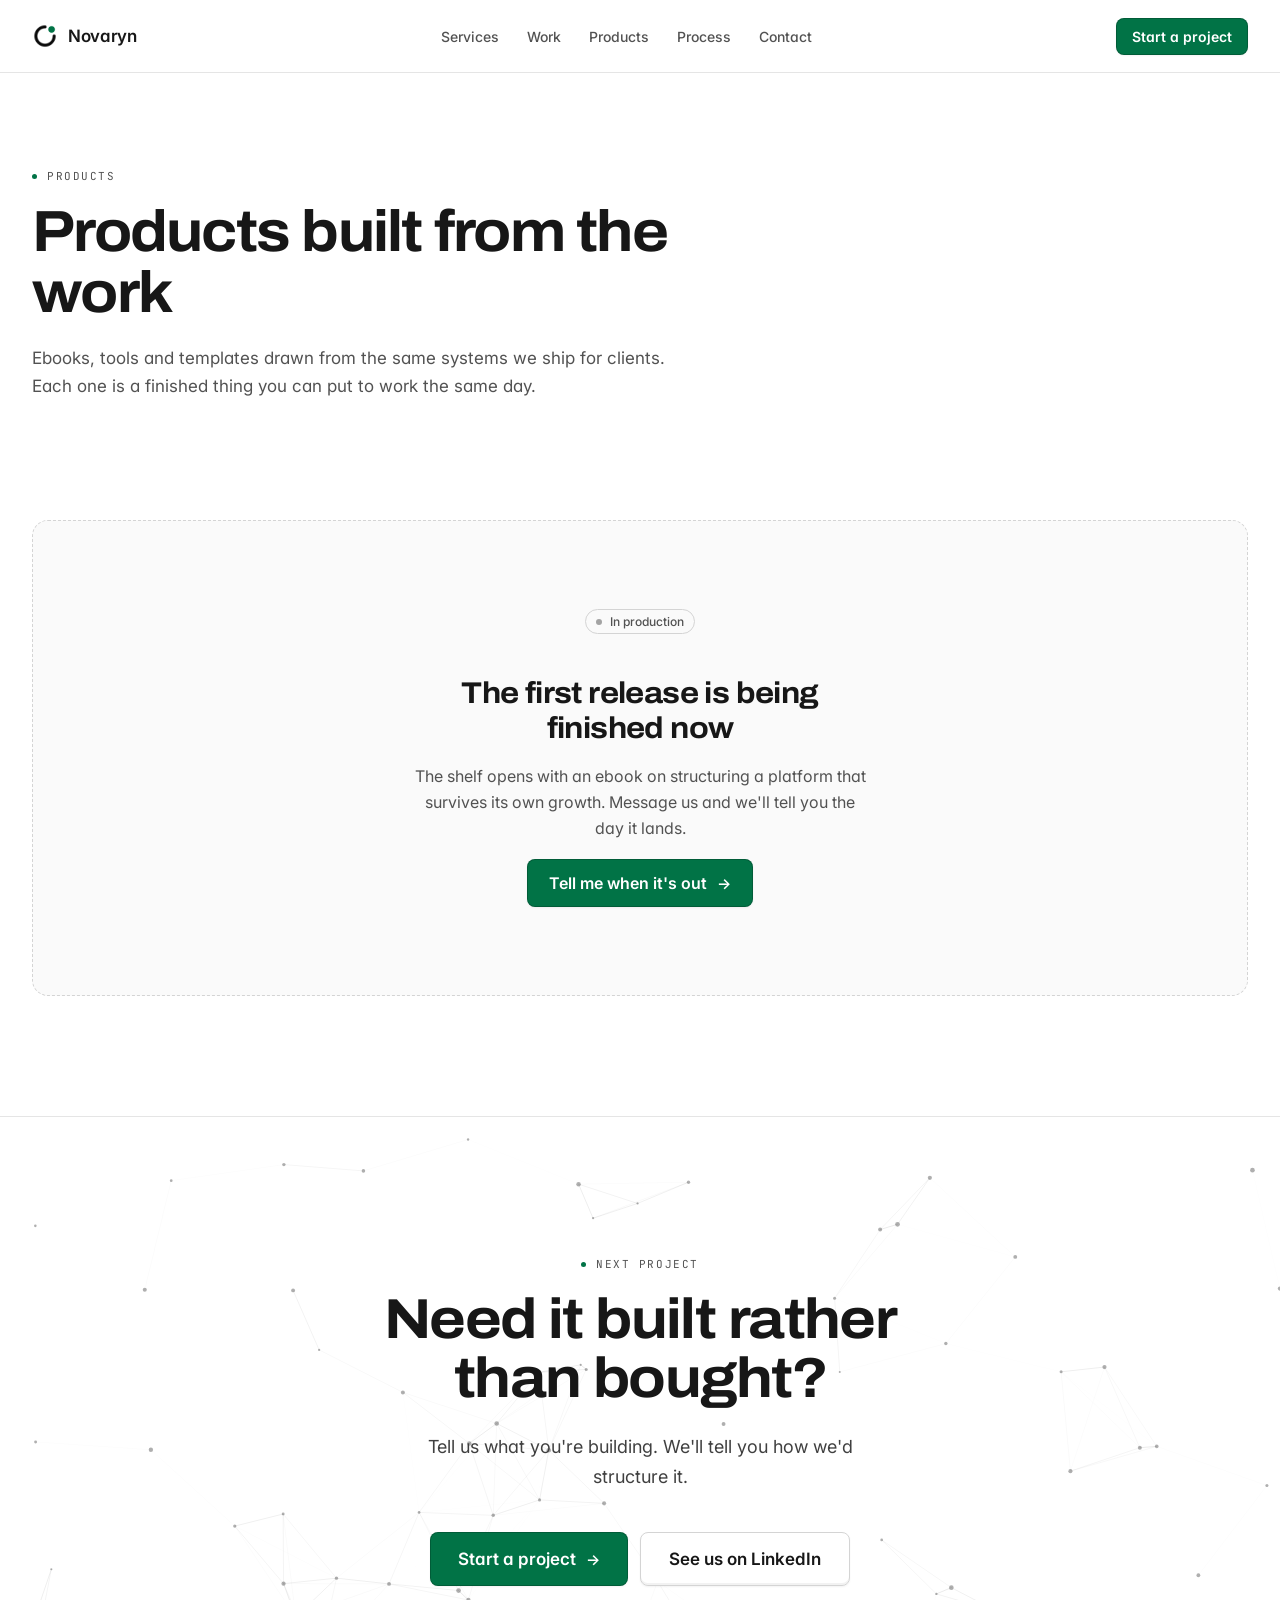
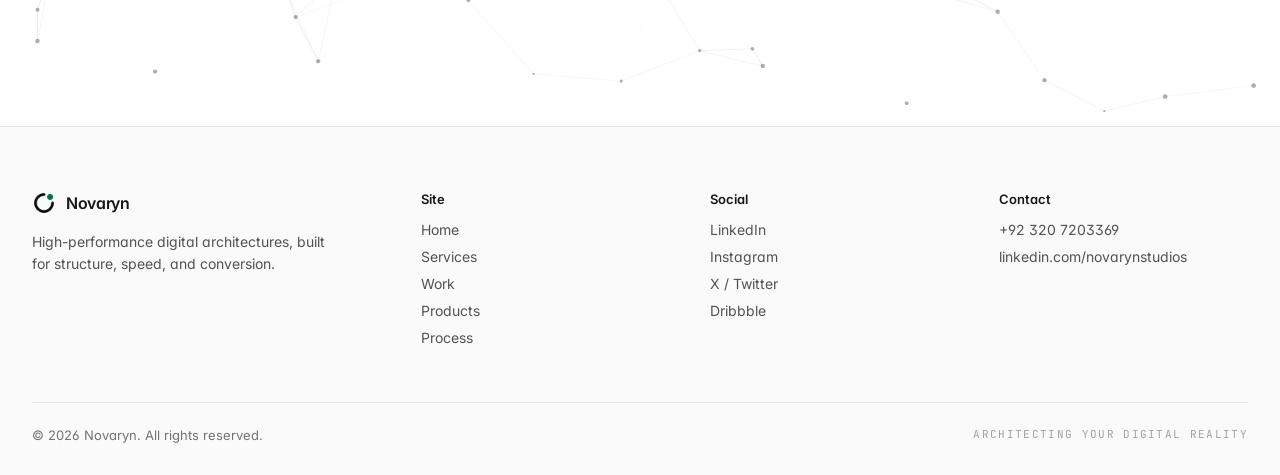
==== products.html @ a0754914 "feat(products): add products section and storefront page Section sits between Work and Process and o" ====
<!DOCTYPE html>
<html lang="en">
<head>
  <meta charset="UTF-8">
  <meta name="viewport" content="width=device-width, initial-scale=1.0">
  <title>Products — Novaryn</title>
  <meta name="description" content="Ebooks, tools and templates from Novaryn — drawn from the same systems we ship for clients.">
  <meta name="theme-color" content="#ffffff">
  <link rel="icon" type="image/png" sizes="512x512" href="assets/novaryn-favicon-512.png">
  <link rel="preconnect" href="https://fonts.googleapis.com">
  <link rel="preconnect" href="https://fonts.gstatic.com" crossorigin>
  <link rel="stylesheet" href="https://fonts.googleapis.com/css2?family=Inter:wght@300;400;500;600;700;800&family=JetBrains+Mono:wght@400;500;700&family=Archivo:wdth,wght@75..125,400..800&display=swap">
  <link rel="stylesheet" href="css/styles.css?v=2">
</head>
<body>

  <!-- ===== Header ===== -->
  <header class="site-header">
    <div class="header-inner">
      <a class="logo" href="index.html">
        <img src="assets/logo-mark.png" alt="Novaryn" width="26" height="26">
        <span class="logo-word">Novaryn</span>
      </a>

      <nav class="main-nav" aria-label="Primary">
        <a href="index.html#services" class="nav-link">Services</a>
        <a href="index.html#work" class="nav-link">Work</a>
        <a href="products.html" class="nav-link" aria-current="page">Products</a>
        <a href="index.html#process" class="nav-link">Process</a>
        <a href="index.html#contact" class="nav-link">Contact</a>
      </nav>

      <div class="header-right">
        <button class="nav-toggle" type="button" aria-label="Open menu" aria-expanded="false" aria-controls="mobile-nav">
          <span></span><span></span><span></span>
        </button>
        <a href="https://wa.me/923207203369" target="_blank" rel="noopener" class="btn btn-primary" data-magnet="4">Start a project</a>
      </div>
    </div>

    <nav class="mobile-nav" id="mobile-nav" aria-label="Mobile" hidden>
      <a href="index.html#services">Services</a>
      <a href="index.html#work">Work</a>
      <a href="products.html" aria-current="page">Products</a>
      <a href="index.html#process">Process</a>
      <a href="index.html#contact">Contact</a>
    </nav>
  </header>

  <main>
    <!-- ===== Page head ===== -->
    <div class="page-head">
      <div class="eyebrow" data-reveal>
        <span class="eyebrow-dot" aria-hidden="true"></span>
        <span class="eyebrow-text">Products</span>
      </div>
      <h1 class="page-title" data-reveal data-delay="60">Products built from the work</h1>
      <p class="page-lede" data-reveal data-delay="120">Ebooks, tools and templates drawn from the same systems we ship for clients. Each one is a finished thing you can put to work the same day.</p>
    </div>

    <!-- ===== Catalogue =====
         To publish a product, delete the .product-empty block below and drop a
         copy of this card into .product-grid for each one. External checkout
         links need target="_blank" rel="noopener"; internal ones don't.

         <a class="product-card" href="#" data-reveal>
           <div class="tag-live">
             <span class="tag-live-dot" aria-hidden="true"></span>
             <span>Ebook</span>
           </div>
           <h3>Product name</h3>
           <p>One or two lines on what the reader walks away able to do.</p>
           <div class="product-foot">
             <span class="product-price">$29</span>
             <span class="work-go" aria-hidden="true">&#8599;</span>
           </div>
         </a>
    -->
    <section class="section">
      <div class="product-grid">
        <!-- Product cards go here. -->
      </div>

      <div class="product-empty" data-reveal>
        <div class="tag-soon">
          <span class="tag-soon-dot" aria-hidden="true"></span>
          <span>In production</span>
        </div>
        <h2>The first release is being finished now</h2>
        <p>The shelf opens with an ebook on structuring a platform that survives its own growth. Message us and we'll tell you the day it lands.</p>
        <a href="https://wa.me/923207203369" target="_blank" rel="noopener" class="btn btn-primary btn-lg" data-magnet="5">Tell me when it's out<span class="btn-glyph" aria-hidden="true">&rarr;</span></a>
      </div>
    </section>

    <!-- ===== CTA ===== -->
    <section class="cta" id="contact">
      <canvas class="cta-canvas" aria-hidden="true"></canvas>
      <div class="cta-inner">
        <div class="eyebrow eyebrow-center" data-reveal>
          <span class="eyebrow-dot" aria-hidden="true"></span>
          <span class="eyebrow-text">Next project</span>
        </div>
        <h2 class="cta-title" data-reveal data-delay="80">Need it built rather than bought?</h2>
        <p class="cta-lede" data-reveal data-delay="160">Tell us what you're building. We'll tell you how we'd structure it.</p>
        <div class="cta-actions" data-reveal data-delay="240">
          <a href="https://wa.me/923207203369" target="_blank" rel="noopener" class="btn btn-primary btn-xl" data-magnet="7">Start a project<span class="btn-glyph" aria-hidden="true">&rarr;</span></a>
          <a href="https://www.linkedin.com/company/novarynstudios" target="_blank" rel="noopener" class="btn btn-secondary btn-xl" data-magnet="7">See us on LinkedIn</a>
        </div>
      </div>
    </section>
  </main>

  <!-- ===== Footer ===== -->
  <footer class="site-footer">
    <div class="footer-inner">
      <div class="footer-grid">
        <div class="footer-brand">
          <a class="logo" href="index.html">
            <img src="assets/logo-mark.png" alt="Novaryn" width="24" height="24">
            <span class="logo-word logo-word-sm">Novaryn</span>
          </a>
          <p>High-performance digital architectures, built for structure, speed, and conversion.</p>
        </div>
        <div>
          <div class="footer-col-title">Site</div>
          <nav class="footer-links" aria-label="Site">
            <a href="index.html">Home</a>
            <a href="index.html#services">Services</a>
            <a href="index.html#work">Work</a>
            <a href="products.html">Products</a>
            <a href="index.html#process">Process</a>
          </nav>
        </div>
        <div>
          <div class="footer-col-title">Social</div>
          <nav class="footer-links" aria-label="Social">
            <a href="https://www.linkedin.com/company/novarynstudios" target="_blank" rel="noopener">LinkedIn</a>
            <a href="#">Instagram</a>
            <a href="#">X / Twitter</a>
            <a href="#">Dribbble</a>
          </nav>
        </div>
        <div>
          <div class="footer-col-title">Contact</div>
          <div class="footer-links">
            <a href="https://wa.me/923207203369" target="_blank" rel="noopener">+92 320 7203369</a>
            <a href="https://www.linkedin.com/company/novarynstudios" target="_blank" rel="noopener">linkedin.com/novarynstudios</a>
          </div>
        </div>
      </div>
      <div class="footer-base">
        <span class="footer-copy">&copy; 2026 Novaryn. All rights reserved.</span>
        <span class="footer-tag">Architecting your digital reality</span>
      </div>
    </div>
  </footer>

  <script src="js/main.js?v=2"></script>
</body>
</html>
---- css/styles.css ----
/* =============================================================================
   Novaryn — built on the Untitled UI design system (Tailwind-derived palette,
   deep-green brand accent). The token block mirrors the design system's
   colors_and_type.css; everything below it is the site's own composition.
   ============================================================================= */

:root {
  color-scheme: light;

  /* ---- Neutral (gray) — primary text + surfaces ---- */
  --neutral-25:  #fafafa;
  --neutral-50:  #fafafa;
  --neutral-100: #f5f5f5;
  --neutral-200: #e5e5e5;
  --neutral-300: #d4d4d4;
  --neutral-400: #a3a3a3;
  --neutral-500: #737373;
  --neutral-600: #525252;
  --neutral-700: #404040;
  --neutral-800: #262626;
  --neutral-900: #171717;
  --neutral-950: #0a0a0a;

  /* ---- Brand — Untitled UI deep green ---- */
  --brand-25:  #f6fef9;
  --brand-50:  #ecfdf3;
  --brand-100: #dcfae6;
  --brand-200: #abefc6;
  --brand-300: #75e0a7;
  --brand-400: #47cd89;
  --brand-500: #17b26a;
  --brand-600: #079455;
  --brand-700: #067647;
  --brand-800: #017346; /* primary brand action */
  --brand-900: #00633c;
  --brand-950: #053321;

  /* ---- Semantic: text ---- */
  --text-primary:         var(--neutral-900);
  --text-secondary:       var(--neutral-700);
  --text-tertiary:        var(--neutral-600);
  --text-quaternary:      var(--neutral-500);
  --text-disabled:        var(--neutral-400);
  --text-brand-primary:   var(--brand-900);
  --text-white:           #ffffff;

  /* ---- Semantic: background ---- */
  --bg-primary:           #ffffff;
  --bg-primary-hover:     var(--neutral-50);
  --bg-secondary:         var(--neutral-50);
  --bg-brand-primary:     var(--brand-50);
  --bg-brand-solid:       var(--brand-800);
  --bg-brand-solid-hover: var(--brand-900);

  /* ---- Semantic: border ---- */
  --border-primary:       var(--neutral-300);
  --border-secondary:     var(--neutral-200);
  --border-tertiary:      var(--neutral-100);

  /* ---- Radius ---- */
  --radius-md:   8px;
  --radius-lg:   10px;
  --radius-xl:   12px;
  --radius-2xl:  16px;
  --radius-full: 9999px;

  /* ---- Elevation ---- */
  --shadow-xs:  0 1px 2px 0 rgba(10, 13, 18, .05);
  --shadow-lg:  0 12px 16px -4px rgba(10, 13, 18, .08),
                0 4px 6px -2px rgba(10, 13, 18, .03);
  --shadow-2xl: 0 24px 48px -12px rgba(10, 13, 18, .18);
  --shadow-skeuo-primary:   0 1px 2px 0 rgba(0, 0, 0, .05), inset 0 0 0 1px rgba(0, 0, 0, .2);
  --shadow-skeuo-secondary: 0 1px 2px 0 rgba(0, 0, 0, .05), inset 0 -2px 0 0 rgba(0, 0, 0, .05);
  --focus-ring: 0 0 0 4px rgba(1, 115, 70, .24);

  /* ---- Type ---- */
  --font-body:    "Inter", ui-sans-serif, system-ui, -apple-system, sans-serif;
  --font-display: "Archivo", "Inter", ui-sans-serif, system-ui, sans-serif;
  --font-mono:    "JetBrains Mono", ui-monospace, Menlo, monospace;

  /* ---- Layout ---- */
  --container: 1280px;
  --gutter: 32px;

  --ease: cubic-bezier(.4, 0, .2, 1);
}

/* =============================================================================
   Base
   ============================================================================= */

* { box-sizing: border-box; }

html { scroll-behavior: smooth; }

body {
  margin: 0;
  position: relative;
  min-height: 100vh;
  font-family: var(--font-body);
  font-feature-settings: "ss01", "cv11";
  color: var(--text-primary);
  background: var(--bg-primary);
  overflow-x: clip;
  -webkit-font-smoothing: antialiased;
  text-rendering: optimizeLegibility;
}

a {
  color: var(--text-brand-primary);
  text-decoration: none;
  transition: color .12s var(--ease);
}

a:hover { color: var(--brand-800); }

:focus-visible {
  outline: none;
  box-shadow: var(--focus-ring);
  border-radius: var(--radius-md);
}

h1, h2, h3 { margin: 0; }
p { margin: 0; }
img, canvas { display: block; }

/* =============================================================================
   Keyframes
   ============================================================================= */

@keyframes nv-marquee {
  from { transform: translate3d(0, 0, 0); }
  to   { transform: translate3d(-50%, 0, 0); }
}

@keyframes nv-drift-a {
  0%   { transform: translate3d(0, 0, 0) scale(1); }
  50%  { transform: translate3d(6vw, -4vh, 0) scale(1.15); }
  100% { transform: translate3d(0, 0, 0) scale(1); }
}

@keyframes nv-drift-b {
  0%   { transform: translate3d(0, 0, 0) scale(1.1); }
  50%  { transform: translate3d(-7vw, 5vh, 0) scale(.9); }
  100% { transform: translate3d(0, 0, 0) scale(1.1); }
}

@keyframes nv-drift-c {
  0%   { transform: translate3d(0, 0, 0) scale(.95); }
  50%  { transform: translate3d(4vw, 6vh, 0) scale(1.2); }
  100% { transform: translate3d(0, 0, 0) scale(.95); }
}

@keyframes nv-spin { to { transform: rotate(360deg); } }

@keyframes nv-pulse {
  0%, 100% { opacity: .35; transform: scale(1); }
  50%      { opacity: 1;   transform: scale(1.35); }
}

/* =============================================================================
   Buttons
   ============================================================================= */

.btn {
  display: inline-flex;
  align-items: center;
  gap: 8px;
  font-size: 14px;
  font-weight: 600;
  padding: 10px 16px;
  border-radius: var(--radius-md);
  transition: background-color .12s var(--ease);
  white-space: nowrap;
}

.btn-primary {
  background: var(--bg-brand-solid);
  color: var(--text-white);
  box-shadow: var(--shadow-skeuo-primary);
}

.btn-primary:hover {
  background: var(--bg-brand-solid-hover);
  color: var(--text-white);
}

.btn-secondary {
  background: var(--bg-primary);
  color: var(--text-primary);
  border: 1px solid var(--border-primary);
  box-shadow: var(--shadow-skeuo-secondary);
}

.btn-secondary:hover {
  background: var(--bg-primary-hover);
  color: var(--text-primary);
}

.btn-lg { font-size: 16px; padding: 14px 22px; gap: 10px; }
.btn-xl { font-size: 17px; padding: 16px 28px; gap: 10px; }

.btn-glyph { font-size: 15px; }

/* =============================================================================
   Header
   ============================================================================= */

.site-header {
  position: sticky;
  top: 0;
  z-index: 100;
  background: rgba(255, 255, 255, .82);
  backdrop-filter: blur(14px);
  -webkit-backdrop-filter: blur(14px);
  border-bottom: 1px solid var(--border-secondary);
}

.header-inner {
  max-width: var(--container);
  margin: 0 auto;
  padding: 0 var(--gutter);
  height: 72px;
  display: flex;
  align-items: center;
  justify-content: space-between;
  gap: var(--gutter);
}

.logo {
  display: flex;
  align-items: center;
  gap: 10px;
  color: var(--text-primary);
}

.logo:hover { color: var(--text-primary); }
.logo img { width: 26px; height: 26px; }

.logo-word {
  font-size: 17px;
  font-weight: 600;
  letter-spacing: -.02em;
}

.logo-word-sm { font-size: 16px; }

.main-nav {
  display: flex;
  align-items: center;
  gap: 4px;
}

.nav-link {
  color: var(--text-tertiary);
  font-size: 14px;
  font-weight: 500;
  padding: 8px 12px;
  border-radius: var(--radius-md);
  transition: background-color .12s var(--ease), color .12s var(--ease);
}

.nav-link:hover {
  background: var(--bg-primary-hover);
  color: var(--text-primary);
}

.header-right {
  display: flex;
  align-items: center;
  gap: 12px;
}

/* Hamburger — the design drops the nav below 900px; this keeps those four
   links reachable on phones, drawn from the same tokens. */
.nav-toggle {
  display: none;
  flex-direction: column;
  justify-content: center;
  gap: 4px;
  width: 40px;
  height: 40px;
  padding: 0 9px;
  background: var(--bg-primary);
  border: 1px solid var(--border-primary);
  border-radius: var(--radius-md);
  box-shadow: var(--shadow-skeuo-secondary);
  cursor: pointer;
}

.nav-toggle span {
  display: block;
  height: 1.5px;
  border-radius: 2px;
  background: var(--text-primary);
  transition: transform .18s var(--ease), opacity .18s var(--ease);
}

.nav-toggle[aria-expanded="true"] span:nth-child(1) { transform: translateY(5.5px) rotate(45deg); }
.nav-toggle[aria-expanded="true"] span:nth-child(2) { opacity: 0; }
.nav-toggle[aria-expanded="true"] span:nth-child(3) { transform: translateY(-5.5px) rotate(-45deg); }

.mobile-nav {
  display: flex;
  flex-direction: column;
  padding: 8px var(--gutter) 20px;
  border-top: 1px solid var(--border-secondary);
  background: rgba(255, 255, 255, .96);
}

.mobile-nav[hidden] { display: none; }

.mobile-nav a {
  padding: 12px 0;
  font-size: 16px;
  font-weight: 500;
  color: var(--text-tertiary);
  border-bottom: 1px solid var(--border-tertiary);
}

.mobile-nav a:last-child { border-bottom: 0; }
.mobile-nav a:hover { color: var(--text-primary); }

/* =============================================================================
   Hero
   ============================================================================= */

.hero {
  position: relative;
  overflow: hidden;
  border-bottom: 1px solid var(--border-secondary);
}

.hero-orbs {
  position: absolute;
  inset: -10%;
  pointer-events: none;
  z-index: 0;
}

.orb {
  position: absolute;
  border-radius: var(--radius-full);
}

.orb-a {
  top: 4%;
  left: 2%;
  width: 46vw;
  height: 46vw;
  background: radial-gradient(circle, rgba(1, 115, 70, .1), rgba(1, 115, 70, 0) 68%);
  filter: blur(30px);
  animation: nv-drift-a 26s ease-in-out infinite;
}

.orb-b {
  bottom: -6%;
  right: 6%;
  width: 40vw;
  height: 40vw;
  background: radial-gradient(circle, rgba(23, 178, 106, .12), rgba(23, 178, 106, 0) 68%);
  filter: blur(34px);
  animation: nv-drift-b 33s ease-in-out infinite;
}

.orb-c {
  top: 30%;
  left: 42%;
  width: 34vw;
  height: 34vw;
  background: radial-gradient(circle, rgba(23, 23, 23, .06), rgba(23, 23, 23, 0) 70%);
  filter: blur(40px);
  animation: nv-drift-c 41s ease-in-out infinite;
}

.hero-canvas {
  position: absolute;
  inset: 0;
  width: 100%;
  height: 100%;
  z-index: 1;
}

.hero-inner {
  position: relative;
  z-index: 2;
  max-width: var(--container);
  margin: 0 auto;
  padding: 96px var(--gutter) 104px;
}

.hero-grid {
  display: grid;
  grid-template-columns: 1.15fr .85fr;
  gap: 56px;
  align-items: center;
}

.hero-badge {
  display: inline-flex;
  align-items: center;
  gap: 10px;
  padding: 6px 12px 6px 8px;
  border: 1px solid var(--border-secondary);
  background: rgba(255, 255, 255, .7);
  border-radius: var(--radius-full);
  margin-bottom: 28px;
}

.pulse-dot {
  position: relative;
  display: inline-flex;
  width: 8px;
  height: 8px;
}

.pulse-ring,
.pulse-core {
  position: absolute;
  inset: 0;
  border-radius: var(--radius-full);
}

.pulse-ring {
  background: var(--brand-500);
  animation: nv-pulse 2.4s ease-in-out infinite;
}

.pulse-core { background: var(--brand-800); }

.hero-badge-text {
  font-size: 13px;
  font-weight: 500;
  color: var(--text-tertiary);
  letter-spacing: -.01em;
}

.hero-badge-text strong {
  color: var(--text-primary);
  font-weight: 600;
}

.hero-title {
  font-family: var(--font-display);
  font-variation-settings: "wdth" 100;
  font-size: clamp(40px, 5.2vw, 78px);
  line-height: .9;
  letter-spacing: -.026em;
  font-weight: 800;
  text-transform: uppercase;
  color: var(--text-primary);
  text-wrap: balance;
}

.accent-dot { color: var(--brand-800); }

.hero-lede {
  margin-top: 28px;
  max-width: 500px;
  font-size: 19px;
  line-height: 31px;
  letter-spacing: -.011em;
  font-weight: 400;
  color: var(--text-secondary);
  text-wrap: pretty;
}

.hero-actions {
  display: flex;
  flex-wrap: wrap;
  gap: 12px;
  margin-top: 40px;
}

.hero-hint {
  margin-top: 32px;
  font-family: var(--font-mono);
  font-size: 11px;
  letter-spacing: .12em;
  text-transform: uppercase;
  color: var(--text-disabled);
}

/* ---- Orbital figure ---- */

.hero-figure {
  position: relative;
  justify-self: center;
  width: 100%;
  max-width: 460px;
  aspect-ratio: 1 / 1;
}

.ring,
.ring-spin {
  position: absolute;
  border-radius: var(--radius-full);
}

.ring-1 { inset: 2%;  border: 1px solid var(--border-tertiary); }
.ring-2 { inset: 17%; border: 1px solid var(--border-tertiary); }
.ring-3 { inset: 32%; border: 1px solid var(--border-secondary); }

.ring-spin { border: 1.5px solid transparent; }

.ring-spin-a {
  inset: 2%;
  border-top-color: rgba(1, 115, 70, .55);
  border-right-color: rgba(1, 115, 70, .14);
  animation: nv-spin 22s linear infinite;
}

.ring-spin-b {
  inset: 32%;
  border-bottom-color: rgba(1, 115, 70, .35);
  animation: nv-spin 13s linear infinite reverse;
}

.figure-canvas {
  position: absolute;
  inset: 0;
  width: 100%;
  height: 100%;
}

.crosshair-v,
.crosshair-h {
  position: absolute;
  pointer-events: none;
}

.crosshair-v {
  left: 50%;
  top: 0;
  bottom: 0;
  width: 1px;
  background: linear-gradient(to bottom, transparent, var(--neutral-100) 22%, var(--neutral-100) 78%, transparent);
}

.crosshair-h {
  top: 50%;
  left: 0;
  right: 0;
  height: 1px;
  background: linear-gradient(to right, transparent, var(--neutral-100) 22%, var(--neutral-100) 78%, transparent);
}

.figure-core-wrap {
  position: absolute;
  inset: 0;
  display: flex;
  align-items: center;
  justify-content: center;
  pointer-events: none;
}

.figure-core {
  width: 12px;
  height: 12px;
  border-radius: var(--radius-full);
  background: var(--brand-800);
  box-shadow: 0 0 0 8px rgba(1, 115, 70, .08), 0 0 0 18px rgba(1, 115, 70, .04);
}

/* =============================================================================
   Marquee
   ============================================================================= */

.marquee-band {
  overflow: hidden;
  border-bottom: 1px solid var(--border-secondary);
  background: var(--bg-secondary);
  padding: 18px 0;
}

.marquee-track {
  display: flex;
  width: max-content;
  animation: nv-marquee 44s linear infinite;
}

.marquee-group {
  display: flex;
  align-items: center;
  gap: 40px;
  padding-right: 40px;
}

.marquee-item {
  font-family: var(--font-mono);
  font-size: 12px;
  letter-spacing: .14em;
  text-transform: uppercase;
  color: var(--text-tertiary);
  white-space: nowrap;
}

.marquee-dot {
  width: 5px;
  height: 5px;
  border-radius: var(--radius-full);
  background: var(--brand-800);
  flex: none;
}

/* =============================================================================
   Section shell
   ============================================================================= */

.section {
  max-width: var(--container);
  margin: 0 auto;
  padding: 120px var(--gutter);
}

.section-head {
  max-width: 640px;
  margin-bottom: 56px;
}

.section-head-wide { margin-bottom: 64px; }

.eyebrow {
  display: flex;
  align-items: center;
  gap: 10px;
  margin-bottom: 18px;
}

.eyebrow-center { justify-content: center; }

.eyebrow-dot {
  width: 5px;
  height: 5px;
  border-radius: var(--radius-full);
  background: var(--brand-800);
}

.eyebrow-text {
  font-family: var(--font-mono);
  font-size: 11px;
  letter-spacing: .14em;
  text-transform: uppercase;
  color: var(--text-tertiary);
}

.section-title {
  font-family: var(--font-display);
  font-variation-settings: "wdth" 108;
  font-size: clamp(31px, 3.5vw, 46px);
  line-height: 1.1;
  letter-spacing: -.025em;
  font-weight: 700;
  color: var(--text-primary);
}

.grid-2 {
  display: grid;
  grid-template-columns: 1fr 1fr;
  gap: 20px;
}

/* =============================================================================
   Services
   ============================================================================= */

.service-card {
  position: relative;
  overflow: hidden;
  background: var(--bg-primary);
  border: 1px solid var(--border-secondary);
  border-radius: var(--radius-xl);
  padding: 28px;
  box-shadow: var(--shadow-xs);
  transition: box-shadow .18s var(--ease), border-color .18s var(--ease);
}

.service-card:hover {
  border-color: var(--border-primary);
  box-shadow: var(--shadow-lg);
}

.service-card-top {
  display: flex;
  align-items: flex-start;
  justify-content: space-between;
  gap: 20px;
  margin-bottom: 44px;
}

.service-icon {
  width: 44px;
  height: 44px;
  flex: none;
  border: 1px solid var(--border-secondary);
  border-radius: var(--radius-lg);
  display: flex;
  align-items: center;
  justify-content: center;
  background: var(--bg-secondary);
  color: var(--brand-800);
}

.service-num {
  font-family: var(--font-mono);
  font-size: 11px;
  letter-spacing: .12em;
  color: var(--text-disabled);
}

.service-card h3 {
  margin-bottom: 10px;
  font-size: 22px;
  line-height: 30px;
  letter-spacing: -.02em;
  font-weight: 600;
  color: var(--text-primary);
}

.service-card p {
  font-size: 15px;
  line-height: 24px;
  color: var(--text-tertiary);
}

/* =============================================================================
   Metrics band
   ============================================================================= */

.metrics {
  border-top: 1px solid var(--border-secondary);
  border-bottom: 1px solid var(--border-secondary);
  background: var(--bg-secondary);
}

.metrics-grid {
  max-width: var(--container);
  margin: 0 auto;
  padding: 0 var(--gutter);
  display: grid;
  grid-template-columns: repeat(4, 1fr);
}

.metric {
  padding: 48px 24px;
  border-left: 1px solid var(--border-secondary);
}

.metric:first-child {
  padding: 48px 24px 48px 0;
  border-left: 0;
}

.metric:last-child { padding: 48px 0 48px 24px; }

.metric-num {
  font-size: clamp(34px, 3.4vw, 46px);
  line-height: 1.05;
  letter-spacing: -.03em;
  font-weight: 600;
  color: var(--text-primary);
}

.metric-num-accent { color: var(--brand-800); }

.metric-label {
  margin-top: 8px;
  font-size: 14px;
  color: var(--text-tertiary);
}

/* =============================================================================
   Work
   ============================================================================= */

.work-feature {
  display: block;
  color: var(--text-primary);
  background: var(--bg-primary);
  border: 1px solid var(--border-secondary);
  border-radius: var(--radius-2xl);
  overflow: hidden;
  box-shadow: var(--shadow-xs);
  transition: box-shadow .2s var(--ease), border-color .2s var(--ease);
}

.work-feature:hover {
  color: var(--text-primary);
  border-color: var(--border-primary);
  box-shadow: var(--shadow-2xl);
}

.work-feature-grid {
  display: grid;
  grid-template-columns: 1fr 1fr;
  align-items: stretch;
}

.work-feature-body { padding: 44px; }

.tag-live {
  display: inline-flex;
  align-items: center;
  gap: 8px;
  padding: 4px 10px;
  border: 1px solid var(--brand-200);
  background: var(--bg-brand-primary);
  border-radius: var(--radius-full);
  margin-bottom: 24px;
  font-size: 12px;
  font-weight: 500;
  color: var(--brand-700);
}

.tag-live-dot {
  width: 6px;
  height: 6px;
  border-radius: var(--radius-full);
  background: var(--brand-500);
}

.work-feature h3 {
  margin-bottom: 12px;
  font-family: var(--font-display);
  font-variation-settings: "wdth" 108;
  font-size: clamp(27px, 2.7vw, 37px);
  line-height: 1.12;
  letter-spacing: -.025em;
  font-weight: 700;
}

.work-feature-body > p {
  margin-bottom: 28px;
  max-width: 420px;
  font-size: 17px;
  line-height: 28px;
  color: var(--text-secondary);
}

.work-stats {
  display: flex;
  gap: 40px;
  padding-top: 24px;
  border-top: 1px solid var(--border-secondary);
}

.stat-value {
  font-size: 26px;
  font-weight: 600;
  letter-spacing: -.02em;
}

.stat-value-accent { color: var(--brand-800); }

.stat-unit {
  margin-left: 2px;
  font-size: 15px;
  font-weight: 500;
  color: var(--text-tertiary);
  letter-spacing: 0;
}

.stat-label {
  margin-top: 4px;
  font-size: 13px;
  color: var(--text-tertiary);
}

.work-cta {
  margin-top: 32px;
  display: inline-flex;
  align-items: center;
  gap: 8px;
  font-size: 15px;
  font-weight: 600;
  color: var(--brand-800);
}

.work-cta .btn-glyph { font-size: 14px; }

.work-visual {
  position: relative;
  min-height: 380px;
  background: var(--bg-secondary);
  border-left: 1px solid var(--border-secondary);
  overflow: hidden;
}

.work-canvas {
  position: absolute;
  inset: 0;
  width: 100%;
  height: 100%;
}

.work-hint {
  position: absolute;
  bottom: 16px;
  right: 18px;
  font-family: var(--font-mono);
  font-size: 10px;
  letter-spacing: .12em;
  text-transform: uppercase;
  color: var(--text-disabled);
  pointer-events: none;
}

.work-mini-grid { margin-top: 20px; }

.work-mini {
  background: var(--bg-primary);
  border: 1px solid var(--border-secondary);
  border-radius: var(--radius-xl);
  padding: 32px;
  box-shadow: var(--shadow-xs);
  transition: box-shadow .18s var(--ease), border-color .18s var(--ease);
}

.work-mini:hover {
  border-color: var(--border-primary);
  box-shadow: var(--shadow-lg);
}

/* Linked variant keeps the card's own text colours rather than the global link green. */
a.work-mini,
a.work-mini:hover { color: var(--text-primary); }

/* inline-block on the heading's own line-height: the arrow glyph falls back to a
   font with taller metrics, which would otherwise grow the h3 line box by 3px and
   knock this card's divider out of line with its neighbour's. */
.work-go {
  display: inline-block;
  vertical-align: top;
  line-height: 32px;
  margin-left: 8px;
  font-size: 15px;
  font-weight: 500;
  color: var(--text-disabled);
  transition: color .12s var(--ease);
}

a.work-mini:hover .work-go { color: var(--brand-800); }

.work-mini h3 {
  margin-bottom: 8px;
  font-size: 24px;
  line-height: 32px;
  letter-spacing: -.02em;
  font-weight: 600;
  color: var(--text-primary);
}

.work-mini > p {
  margin-bottom: 28px;
  font-size: 15px;
  line-height: 24px;
  color: var(--text-tertiary);
}

.mini-metric {
  display: flex;
  align-items: baseline;
  gap: 10px;
  padding-top: 24px;
  border-top: 1px solid var(--border-secondary);
  /* Fixed row height (24px padding + a 34px big-number line) so cards sitting
     side by side keep their dividers and baselines aligned whatever fills them. */
  min-height: 58px;
}

.big-accent {
  font-size: 28px;
  font-weight: 600;
  letter-spacing: -.02em;
  color: var(--brand-800);
}

.mini-label {
  font-size: 14px;
  color: var(--text-tertiary);
}

/* =============================================================================
   Products — teaser panel on the home page, storefront grid on products.html
   ============================================================================= */

.product-teaser {
  display: block;
  color: var(--text-primary);
  background: var(--bg-primary);
  border: 1px solid var(--border-secondary);
  border-radius: var(--radius-2xl);
  overflow: hidden;
  box-shadow: var(--shadow-xs);
  transition: box-shadow .2s var(--ease), border-color .2s var(--ease);
}

.product-teaser:hover {
  color: var(--text-primary);
  border-color: var(--border-primary);
  box-shadow: var(--shadow-2xl);
}

.product-teaser-grid {
  display: grid;
  grid-template-columns: 1fr 1fr;
  align-items: stretch;
}

.product-body { padding: 44px; }

.tag-soon {
  display: inline-flex;
  align-items: center;
  gap: 8px;
  padding: 4px 10px;
  margin-bottom: 24px;
  border: 1px solid var(--border-primary);
  background: var(--bg-secondary);
  border-radius: var(--radius-full);
  font-size: 12px;
  font-weight: 500;
  color: var(--text-tertiary);
}

.tag-soon-dot {
  width: 6px;
  height: 6px;
  border-radius: var(--radius-full);
  background: var(--neutral-400);
}

.product-teaser h3 {
  margin-bottom: 12px;
  font-family: var(--font-display);
  font-variation-settings: "wdth" 108;
  font-size: clamp(27px, 2.7vw, 37px);
  line-height: 1.12;
  letter-spacing: -.025em;
  font-weight: 700;
}

.product-teaser-lede {
  max-width: 42ch;
  margin-bottom: 28px;
  font-size: 16px;
  line-height: 26px;
  color: var(--text-tertiary);
}

.product-kinds {
  display: flex;
  flex-wrap: wrap;
  gap: 8px;
  margin-bottom: 32px;
}

.product-kind {
  padding: 6px 12px;
  border: 1px solid var(--border-secondary);
  border-radius: var(--radius-full);
  font-family: var(--font-mono);
  font-size: 11px;
  letter-spacing: .08em;
  text-transform: uppercase;
  color: var(--text-tertiary);
}

/* ---- The shelf: three covers stacked at rest that fan apart on hover ---- */

.product-shelf {
  position: relative;
  display: grid;
  place-items: center;
  min-height: 360px;
  padding: 40px;
  overflow: hidden;                 /* clips the fan on narrow columns */
  border-left: 1px solid var(--border-secondary);
  background:
    radial-gradient(120% 90% at 50% 6%, var(--bg-brand-primary), transparent 62%),
    var(--bg-secondary);
}

.shelf-stack {
  position: relative;
  width: 168px;
  height: 224px;
}

.shelf-card {
  position: absolute;
  inset: 0;
  display: flex;
  flex-direction: column;
  justify-content: space-between;
  padding: 16px;
  border: 1px solid var(--border-secondary);
  border-radius: var(--radius-lg);
  background: var(--bg-primary);
  box-shadow: var(--shadow-lg);
  transition: transform .45s var(--ease), box-shadow .45s var(--ease);
}

/* Resting fan — a deliberate slight untidiness so it reads as a stack. */
.shelf-card:nth-child(1) { transform: translate(-10px, 12px) rotate(-7deg); }
.shelf-card:nth-child(2) { transform: translate(0, 0) rotate(-1deg); }
.shelf-card:nth-child(3) { transform: translate(10px, 10px) rotate(6deg); }

.product-teaser:hover .shelf-card:nth-child(1),
.product-teaser:focus-visible .shelf-card:nth-child(1) { transform: translate(-96px, -10px) rotate(-13deg); }
.product-teaser:hover .shelf-card:nth-child(2),
.product-teaser:focus-visible .shelf-card:nth-child(2) { transform: translate(0, -26px) rotate(0deg); }
.product-teaser:hover .shelf-card:nth-child(3),
.product-teaser:focus-visible .shelf-card:nth-child(3) { transform: translate(96px, -10px) rotate(13deg); }

.product-teaser:hover .shelf-card { box-shadow: var(--shadow-2xl); }

.shelf-mark {
  width: 22px;
  height: 22px;
  border-radius: var(--radius-full);
  border: 1px solid var(--brand-200);
  background: var(--bg-brand-primary);
}

.shelf-lines {
  display: grid;
  gap: 6px;
}

.shelf-lines i {
  display: block;
  height: 4px;
  border-radius: 2px;
  background: var(--border-secondary);
}

.shelf-lines i:first-child { width: 78%; }
.shelf-lines i:last-child  { width: 50%; }

.shelf-kind {
  font-family: var(--font-mono);
  font-size: 10px;
  letter-spacing: .12em;
  text-transform: uppercase;
  color: var(--text-quaternary);
}

/* =============================================================================
   Products page
   ============================================================================= */

.page-head {
  max-width: var(--container);
  margin: 0 auto;
  padding: 96px var(--gutter) 0;
}

.page-title {
  max-width: 18ch;
  font-family: var(--font-display);
  font-variation-settings: "wdth" 108;
  font-size: clamp(36px, 5vw, 58px);
  line-height: 1.06;
  letter-spacing: -.03em;
  font-weight: 700;
  color: var(--text-primary);
}

.page-lede {
  max-width: 58ch;
  margin-top: 20px;
  font-size: 17px;
  line-height: 28px;
  color: var(--text-tertiary);
}

.product-grid {
  display: grid;
  grid-template-columns: repeat(3, 1fr);
  gap: 20px;
}

.product-card {
  display: flex;
  flex-direction: column;
  padding: 32px;
  background: var(--bg-primary);
  border: 1px solid var(--border-secondary);
  border-radius: var(--radius-xl);
  box-shadow: var(--shadow-xs);
  transition: box-shadow .18s var(--ease), border-color .18s var(--ease);
}

a.product-card,
a.product-card:hover { color: var(--text-primary); }

.product-card:hover {
  border-color: var(--border-primary);
  box-shadow: var(--shadow-lg);
}

.product-card h3 {
  margin-bottom: 8px;
  font-size: 22px;
  line-height: 30px;
  letter-spacing: -.02em;
  font-weight: 600;
}

.product-card > p {
  margin-bottom: 28px;
  font-size: 15px;
  line-height: 24px;
  color: var(--text-tertiary);
}

.product-foot {
  display: flex;
  align-items: baseline;
  justify-content: space-between;
  gap: 12px;
  margin-top: auto;
  padding-top: 24px;
  border-top: 1px solid var(--border-secondary);
}

.product-price {
  font-size: 24px;
  font-weight: 600;
  letter-spacing: -.02em;
  color: var(--brand-800);
}

/* Shown while nothing is published — replace with .product-card items. */
.product-empty {
  display: grid;
  place-items: center;
  gap: 18px;
  padding: 88px 32px;
  text-align: center;
  border: 1px dashed var(--border-primary);
  border-radius: var(--radius-2xl);
  background: var(--bg-secondary);
}

.product-empty h2 {
  max-width: 22ch;
  font-family: var(--font-display);
  font-variation-settings: "wdth" 108;
  font-size: clamp(23px, 2.4vw, 30px);
  line-height: 1.15;
  letter-spacing: -.02em;
  font-weight: 700;
}

.product-empty p {
  max-width: 46ch;
  font-size: 16px;
  line-height: 26px;
  color: var(--text-tertiary);
}

/* =============================================================================
   Process
   ============================================================================= */

.process {
  border-top: 1px solid var(--border-secondary);
  background: var(--bg-secondary);
  padding: 120px 0;
}

.process-inner {
  max-width: var(--container);
  margin: 0 auto;
  padding: 0 var(--gutter);
}

.process-list {
  position: relative;
  display: flex;
  flex-direction: column;
}

.process-line,
.process-progress {
  position: absolute;
  left: 21px;
  top: 12px;
  bottom: 12px;
  width: 2px;
}

.process-line { background: var(--border-secondary); }

.process-progress {
  background: var(--brand-800);
  transform: scaleY(0);
  transform-origin: top center;
}

.process-step {
  position: relative;
  display: grid;
  grid-template-columns: 44px 1fr;
  gap: 28px;
  padding-bottom: 48px;
}

.process-step:last-child { padding-bottom: 0; }

.step-num {
  position: relative;
  z-index: 1;
  width: 44px;
  height: 44px;
  border-radius: var(--radius-full);
  background: var(--bg-primary);
  border: 1px solid var(--border-primary);
  display: flex;
  align-items: center;
  justify-content: center;
  font-family: var(--font-mono);
  font-size: 12px;
  font-weight: 500;
  color: var(--text-primary);
}

.step-body { padding-top: 8px; }

.step-body h3 {
  margin-bottom: 8px;
  font-size: 22px;
  line-height: 30px;
  letter-spacing: -.02em;
  font-weight: 600;
  color: var(--text-primary);
}

.step-body p {
  max-width: 620px;
  font-size: 16px;
  line-height: 26px;
  color: var(--text-tertiary);
}

/* =============================================================================
   CTA
   ============================================================================= */

.cta {
  position: relative;
  overflow: hidden;
  border-top: 1px solid var(--border-secondary);
  padding: 140px 0;
}

.cta-canvas {
  position: absolute;
  inset: 0;
  width: 100%;
  height: 100%;
  z-index: 0;
}

.cta-inner {
  position: relative;
  z-index: 1;
  max-width: 900px;
  margin: 0 auto;
  padding: 0 var(--gutter);
  text-align: center;
}

.cta .eyebrow { margin-bottom: 20px; }

.cta-title {
  margin: 0 auto;
  max-width: 720px;
  font-family: var(--font-display);
  font-variation-settings: "wdth" 110;
  font-size: clamp(35px, 4.4vw, 60px);
  line-height: 1.04;
  letter-spacing: -.028em;
  font-weight: 700;
  color: var(--text-primary);
  text-wrap: balance;
}

.cta-lede {
  margin: 24px auto 0;
  max-width: 480px;
  font-size: 18px;
  line-height: 30px;
  color: var(--text-secondary);
}

.cta-actions {
  display: flex;
  flex-wrap: wrap;
  gap: 12px;
  justify-content: center;
  margin-top: 40px;
}

/* =============================================================================
   Footer
   ============================================================================= */

.site-footer {
  border-top: 1px solid var(--border-secondary);
  background: var(--bg-secondary);
}

.footer-inner {
  max-width: var(--container);
  margin: 0 auto;
  padding: 64px var(--gutter) 32px;
}

.footer-grid {
  display: grid;
  grid-template-columns: 1.4fr 1fr 1fr 1fr;
  gap: 40px;
}

.footer-brand .logo { margin-bottom: 16px; }
.footer-brand .logo img { width: 24px; height: 24px; }

.footer-brand p {
  max-width: 300px;
  font-size: 14px;
  line-height: 22px;
  color: var(--text-tertiary);
}

.footer-col-title {
  font-size: 13px;
  font-weight: 600;
  color: var(--text-primary);
  margin-bottom: 14px;
}

.footer-links {
  display: flex;
  flex-direction: column;
  gap: 10px;
  align-items: flex-start;
}

.footer-links a {
  font-size: 14px;
  color: var(--text-tertiary);
}

.footer-links a:hover { color: var(--brand-800); }

.footer-base {
  display: flex;
  flex-wrap: wrap;
  gap: 12px;
  justify-content: space-between;
  margin-top: 56px;
  padding-top: 24px;
  border-top: 1px solid var(--border-secondary);
}

.footer-copy {
  font-size: 13px;
  color: var(--text-quaternary);
}

.footer-tag {
  font-family: var(--font-mono);
  font-size: 11px;
  letter-spacing: .12em;
  text-transform: uppercase;
  color: var(--text-disabled);
}

/* =============================================================================
   Responsive
   ============================================================================= */

@media (max-width: 900px) {
  :root { --gutter: 20px; }

  .hero-grid,
  .grid-2,
  .work-feature-grid,
  .footer-grid { grid-template-columns: 1fr; }

  .metrics-grid { grid-template-columns: 1fr 1fr; }

  .main-nav { display: none; }
  .nav-toggle { display: flex; }

  .hero-inner { padding: 64px var(--gutter) 72px; }
  .section { padding: 72px var(--gutter); }
  .process { padding: 72px 0; }
  .cta { padding: 96px 0; }

  .work-feature-body { padding: 32px; }

  /* Products: stack copy over shelf, and pull the fan in so it stays in frame. */
  .product-teaser-grid { grid-template-columns: 1fr; }
  .product-body { padding: 32px; }
  .product-shelf {
    border-left: 0;
    border-top: 1px solid var(--border-secondary);
    min-height: 300px;
  }
  .product-teaser:hover .shelf-card:nth-child(1) { transform: translate(-62px, -8px) rotate(-11deg); }
  .product-teaser:hover .shelf-card:nth-child(3) { transform: translate(62px, -8px) rotate(11deg); }
  .product-grid { grid-template-columns: 1fr; }
  .page-head { padding-top: 56px; }

  /* Stacked: the divider between copy and canvas turns horizontal. Clearing the
     mirrored card's explicit placement lets both cards stack copy-first. */
  .work-visual {
    border-left: 0;
    border-top: 1px solid var(--border-secondary);
    min-height: 320px;
  }

  /* Two-up metrics: the third cell starts a new row, so it loses its divider
     and the band gets symmetric padding instead of flush outer edges. */
  .metric,
  .metric:first-child,
  .metric:last-child { padding: 36px 20px; }
  .metric:nth-child(odd) { border-left: 0; }
  .metric:nth-child(n + 3) { border-top: 1px solid var(--border-secondary); }

  .footer-grid { gap: 32px; }
  .footer-base { margin-top: 40px; }
}

@media (prefers-reduced-motion: reduce) {
  html { scroll-behavior: auto; }

  .orb,
  .ring-spin,
  .pulse-ring { animation: none; }

  .marquee-track { animation-duration: 180s; }

  /* The shelf keeps its resting stack rather than fanning. */
  .shelf-card,
  .product-teaser:hover .shelf-card:nth-child(1),
  .product-teaser:hover .shelf-card:nth-child(2),
  .product-teaser:hover .shelf-card:nth-child(3) { transition: none; }
  .product-teaser:hover .shelf-card:nth-child(1) { transform: translate(-10px, 12px) rotate(-7deg); }
  .product-teaser:hover .shelf-card:nth-child(2) { transform: translate(0, 0) rotate(-1deg); }
  .product-teaser:hover .shelf-card:nth-child(3) { transform: translate(10px, 10px) rotate(6deg); }
}
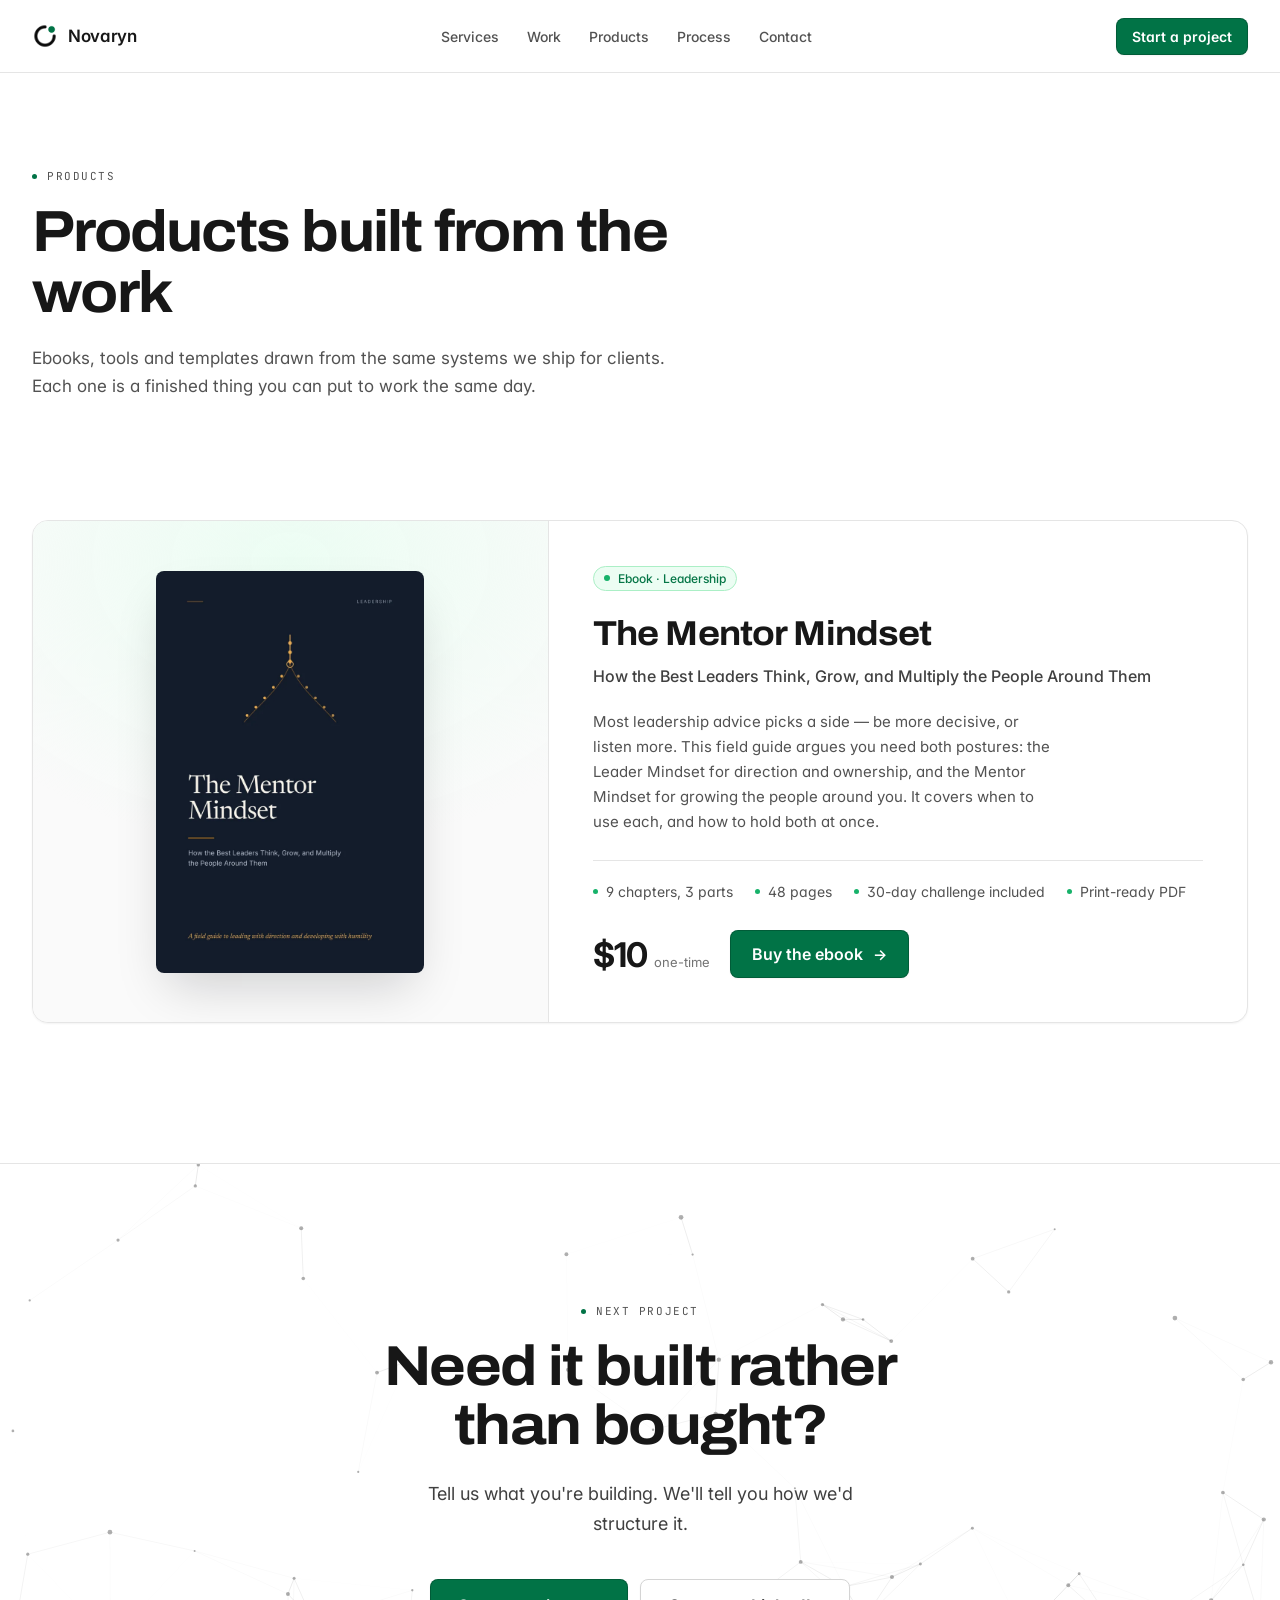
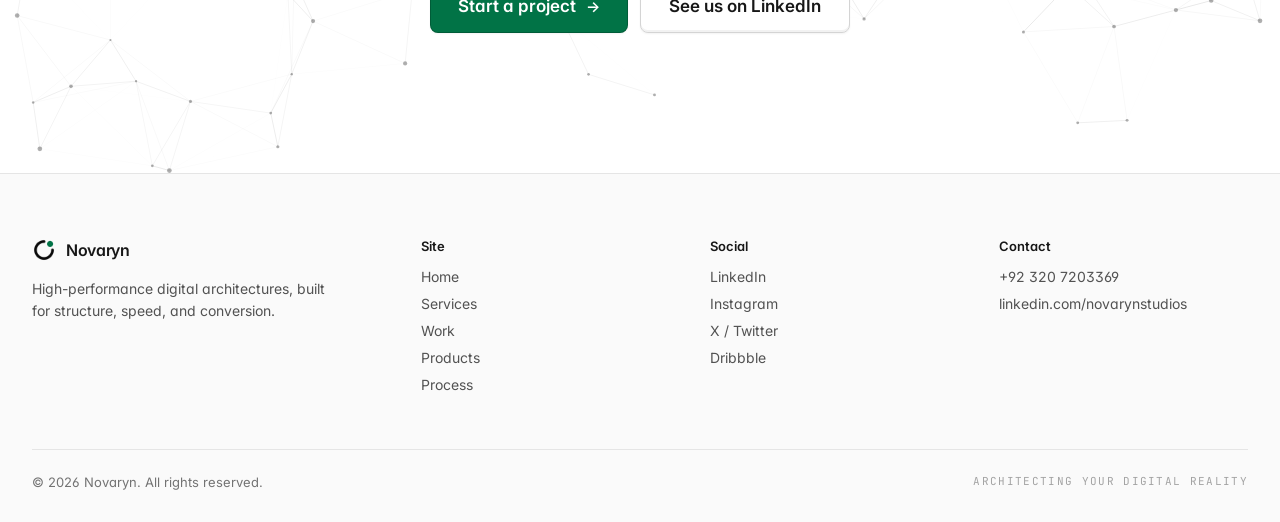
==== commit bdb0118c: "feat(products): publish The Mentor Mindset ebook at $10 - Feature card on products.html: cover, subt" ====
--- a/products.html
+++ b/products.html
@@ -4,13 +4,13 @@
   <meta charset="UTF-8">
   <meta name="viewport" content="width=device-width, initial-scale=1.0">
   <title>Products — Novaryn</title>
-  <meta name="description" content="Ebooks, tools and templates from Novaryn — drawn from the same systems we ship for clients.">
+  <meta name="description" content="The Mentor Mindset — a field guide to leading with direction and developing with humility. Ebooks and tools from Novaryn.">
   <meta name="theme-color" content="#ffffff">
   <link rel="icon" type="image/png" sizes="512x512" href="assets/novaryn-favicon-512.png">
   <link rel="preconnect" href="https://fonts.googleapis.com">
   <link rel="preconnect" href="https://fonts.gstatic.com" crossorigin>
   <link rel="stylesheet" href="https://fonts.googleapis.com/css2?family=Inter:wght@300;400;500;600;700;800&family=JetBrains+Mono:wght@400;500;700&family=Archivo:wdth,wght@75..125,400..800&display=swap">
-  <link rel="stylesheet" href="css/styles.css?v=2">
+  <link rel="stylesheet" href="css/styles.css?v=3">
 </head>
 <body>
 
@@ -81,15 +81,39 @@
         <!-- Product cards go here. -->
       </div>
 
-      <div class="product-empty" data-reveal>
-        <div class="tag-soon">
-          <span class="tag-soon-dot" aria-hidden="true"></span>
-          <span>In production</span>
+      <article class="product-feature" data-reveal>
+        <div class="product-feature-grid">
+          <div class="product-cover-plate">
+            <img class="product-cover" src="assets/mentor-mindset-cover.webp"
+                 alt="Cover of The Mentor Mindset" width="720" height="1080" loading="lazy">
+          </div>
+
+          <div class="product-detail">
+            <div class="tag-live">
+              <span class="tag-live-dot" aria-hidden="true"></span>
+              <span>Ebook &middot; Leadership</span>
+            </div>
+            <h2>The Mentor Mindset</h2>
+            <p class="product-sub">How the Best Leaders Think, Grow, and Multiply the People Around Them</p>
+            <p class="product-blurb">Most leadership advice picks a side — be more decisive, or listen more. This field guide argues you need both postures: the Leader Mindset for direction and ownership, and the Mentor Mindset for growing the people around you. It covers when to use each, and how to hold both at once.</p>
+
+            <div class="product-specs">
+              <span class="product-spec"><span class="product-spec-dot" aria-hidden="true"></span>9 chapters, 3 parts</span>
+              <span class="product-spec"><span class="product-spec-dot" aria-hidden="true"></span>48 pages</span>
+              <span class="product-spec"><span class="product-spec-dot" aria-hidden="true"></span>30-day challenge included</span>
+              <span class="product-spec"><span class="product-spec-dot" aria-hidden="true"></span>Print-ready PDF</span>
+            </div>
+
+            <div class="product-buy">
+              <span class="product-buy-price">$10<span class="product-buy-note">one-time</span></span>
+              <!-- Swap this href for a Gumroad / Lemon Squeezy / Stripe checkout link
+                   once one exists; the message flow works in the meantime. -->
+              <a href="https://wa.me/923207203369?text=Hi%20Novaryn%2C%20I%27d%20like%20to%20buy%20The%20Mentor%20Mindset%20%28%2410%29."
+                 target="_blank" rel="noopener" class="btn btn-primary btn-lg" data-magnet="5">Buy the ebook<span class="btn-glyph" aria-hidden="true">&rarr;</span></a>
+            </div>
+          </div>
         </div>
-        <h2>The first release is being finished now</h2>
-        <p>The shelf opens with an ebook on structuring a platform that survives its own growth. Message us and we'll tell you the day it lands.</p>
-        <a href="https://wa.me/923207203369" target="_blank" rel="noopener" class="btn btn-primary btn-lg" data-magnet="5">Tell me when it's out<span class="btn-glyph" aria-hidden="true">&rarr;</span></a>
-      </div>
+      </article>
     </section>
 
     <!-- ===== CTA ===== -->
@@ -155,6 +179,6 @@
     </div>
   </footer>
 
-  <script src="js/main.js?v=2"></script>
+  <script src="js/main.js?v=3"></script>
 </body>
 </html>
--- a/css/styles.css
+++ b/css/styles.css
@@ -1232,6 +1232,124 @@
   color: var(--brand-800);
 }
 
+/* ---- Feature card: the flagship product, cover beside the detail ---- */
+
+.product-feature {
+  display: block;
+  margin-bottom: 20px;
+  color: var(--text-primary);
+  background: var(--bg-primary);
+  border: 1px solid var(--border-secondary);
+  border-radius: var(--radius-2xl);
+  overflow: hidden;
+  box-shadow: var(--shadow-xs);
+}
+
+.product-feature-grid {
+  display: grid;
+  grid-template-columns: 0.85fr 1.15fr;
+  align-items: stretch;
+}
+
+/* The cover sits on its own tinted plate so the dark artwork has a margin
+   rather than bleeding into the card edge. */
+.product-cover-plate {
+  display: grid;
+  place-items: center;
+  padding: 48px;
+  border-right: 1px solid var(--border-secondary);
+  background:
+    radial-gradient(120% 90% at 50% 8%, var(--bg-brand-primary), transparent 64%),
+    var(--bg-secondary);
+}
+
+.product-cover {
+  width: 100%;
+  max-width: 268px;
+  height: auto;
+  border-radius: var(--radius-md);
+  box-shadow: var(--shadow-2xl);
+  transition: transform .45s var(--ease);
+}
+
+.product-feature:hover .product-cover { transform: translateY(-6px) rotate(-1deg); }
+
+.product-detail { padding: 44px; }
+
+.product-detail h2 {
+  margin-bottom: 10px;
+  font-family: var(--font-display);
+  font-variation-settings: "wdth" 108;
+  font-size: clamp(27px, 2.7vw, 36px);
+  line-height: 1.12;
+  letter-spacing: -.025em;
+  font-weight: 700;
+}
+
+.product-sub {
+  margin-bottom: 20px;
+  font-size: 16px;
+  line-height: 26px;
+  font-weight: 500;
+  color: var(--text-secondary);
+}
+
+.product-blurb {
+  max-width: 52ch;
+  margin-bottom: 26px;
+  font-size: 15px;
+  line-height: 25px;
+  color: var(--text-tertiary);
+}
+
+.product-specs {
+  display: flex;
+  flex-wrap: wrap;
+  gap: 10px 22px;
+  margin-bottom: 30px;
+  padding-top: 22px;
+  border-top: 1px solid var(--border-secondary);
+}
+
+.product-spec {
+  display: flex;
+  align-items: center;
+  gap: 8px;
+  font-size: 14px;
+  color: var(--text-tertiary);
+}
+
+.product-spec-dot {
+  width: 5px;
+  height: 5px;
+  border-radius: var(--radius-full);
+  background: var(--brand-500);
+}
+
+.product-buy {
+  display: flex;
+  align-items: center;
+  gap: 20px;
+  flex-wrap: wrap;
+}
+
+.product-buy-price {
+  display: flex;
+  align-items: baseline;
+  gap: 7px;
+  font-size: 34px;
+  font-weight: 700;
+  letter-spacing: -.03em;
+  color: var(--text-primary);
+}
+
+.product-buy-note {
+  font-size: 13px;
+  font-weight: 400;
+  letter-spacing: 0;
+  color: var(--text-quaternary);
+}
+
 /* Shown while nothing is published — replace with .product-card items. */
 .product-empty {
   display: grid;
@@ -1514,6 +1632,13 @@
   .product-teaser:hover .shelf-card:nth-child(1) { transform: translate(-62px, -8px) rotate(-11deg); }
   .product-teaser:hover .shelf-card:nth-child(3) { transform: translate(62px, -8px) rotate(11deg); }
   .product-grid { grid-template-columns: 1fr; }
+  .product-feature-grid { grid-template-columns: 1fr; }
+  .product-cover-plate {
+    padding: 40px;
+    border-right: 0;
+    border-bottom: 1px solid var(--border-secondary);
+  }
+  .product-detail { padding: 32px; }
   .page-head { padding-top: 56px; }
 
   /* Stacked: the divider between copy and canvas turns horizontal. Clearing the
@@ -1553,4 +1678,5 @@
   .product-teaser:hover .shelf-card:nth-child(1) { transform: translate(-10px, 12px) rotate(-7deg); }
   .product-teaser:hover .shelf-card:nth-child(2) { transform: translate(0, 0) rotate(-1deg); }
   .product-teaser:hover .shelf-card:nth-child(3) { transform: translate(10px, 10px) rotate(6deg); }
-}
+  .product-feature:hover .product-cover { transform: none; }
+}
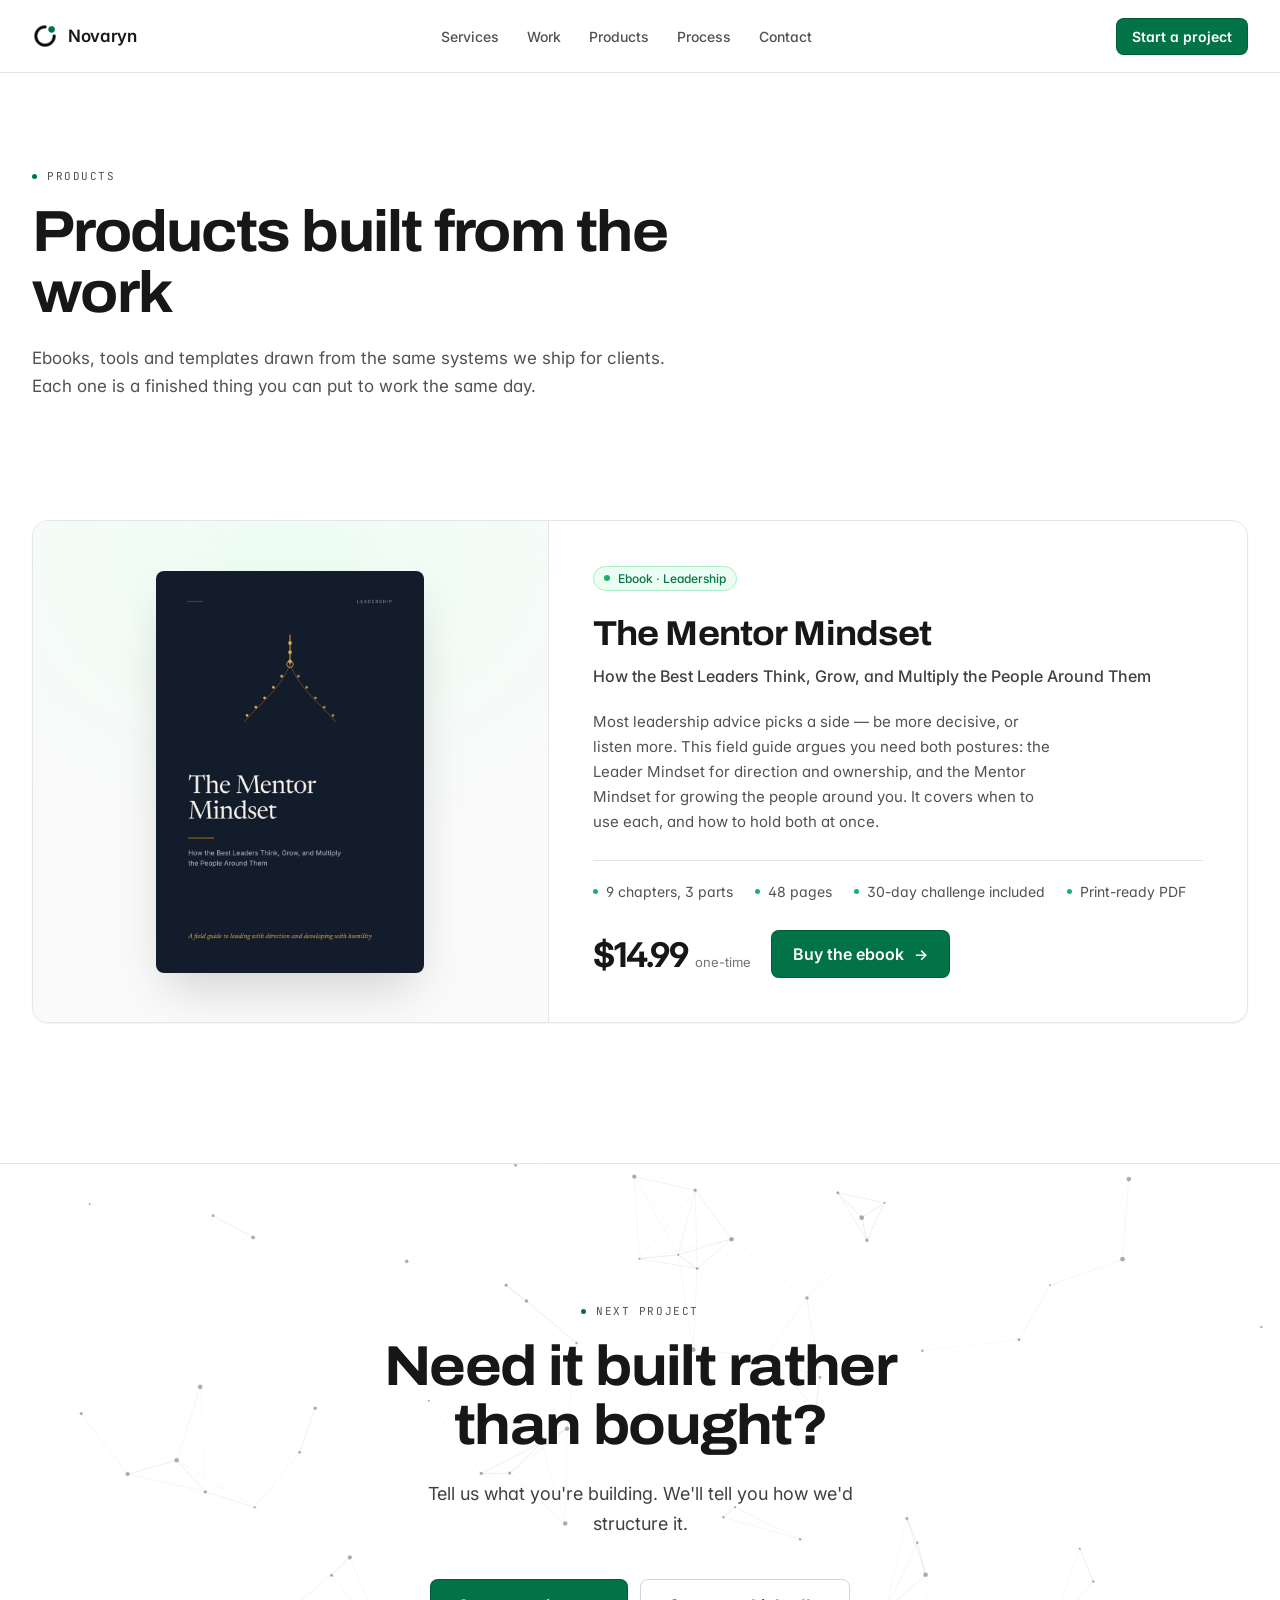
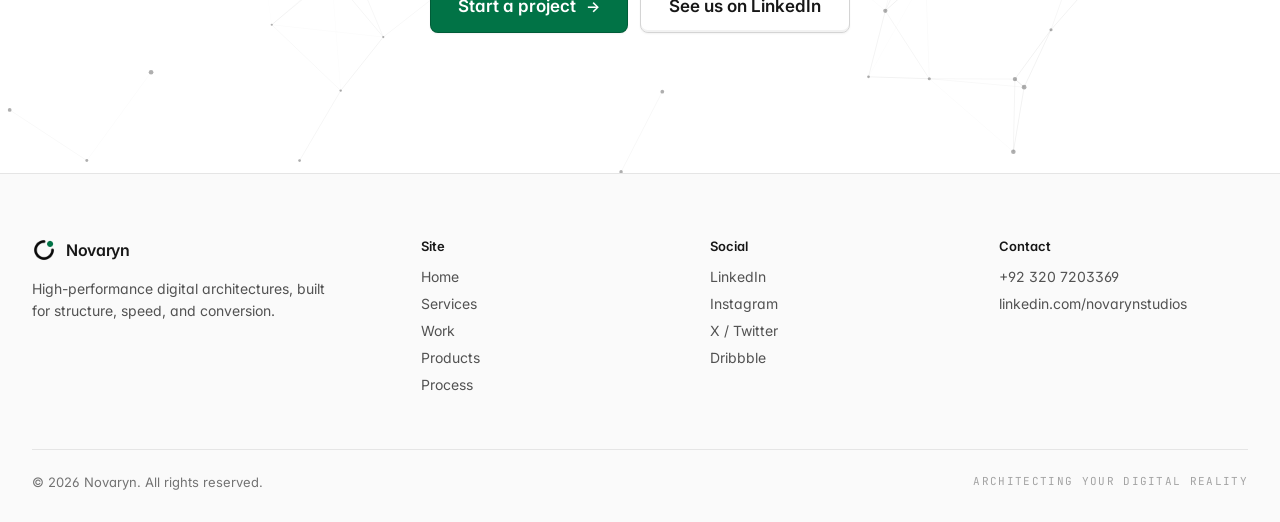
==== commit c8191688: "feat(products): Gumroad overlay checkout, correct price, Instagram link - Buy button now opens Gumro" ====
--- a/products.html
+++ b/products.html
@@ -10,7 +10,7 @@
   <link rel="preconnect" href="https://fonts.googleapis.com">
   <link rel="preconnect" href="https://fonts.gstatic.com" crossorigin>
   <link rel="stylesheet" href="https://fonts.googleapis.com/css2?family=Inter:wght@300;400;500;600;700;800&family=JetBrains+Mono:wght@400;500;700&family=Archivo:wdth,wght@75..125,400..800&display=swap">
-  <link rel="stylesheet" href="css/styles.css?v=3">
+  <link rel="stylesheet" href="css/styles.css?v=4">
 </head>
 <body>
 
@@ -105,11 +105,15 @@
             </div>
 
             <div class="product-buy">
-              <span class="product-buy-price">$10<span class="product-buy-note">one-time</span></span>
-              <!-- Swap this href for a Gumroad / Lemon Squeezy / Stripe checkout link
-                   once one exists; the message flow works in the meantime. -->
-              <a href="https://wa.me/923207203369?text=Hi%20Novaryn%2C%20I%27d%20like%20to%20buy%20The%20Mentor%20Mindset%20%28%2410%29."
-                 target="_blank" rel="noopener" class="btn btn-primary btn-lg" data-magnet="5">Buy the ebook<span class="btn-glyph" aria-hidden="true">&rarr;</span></a>
+              <span class="product-buy-price">$14.99<span class="product-buy-note">one-time</span></span>
+              <!-- Gumroad overlay: gumroad.js turns any a.gumroad-button into a modal
+                   checkout on this page, so the buyer never leaves novaryn.art. No
+                   target="_blank" — that would break the overlay. If the script is
+                   blocked or fails, this degrades to a normal link to the product. -->
+              <a class="btn btn-primary btn-lg gumroad-button"
+                 href="https://novarynn.gumroad.com/l/thementorsmindset"
+                 data-gumroad-single-product="true"
+                 data-magnet="5">Buy the ebook<span class="btn-glyph" aria-hidden="true">&rarr;</span></a>
             </div>
           </div>
         </div>
@@ -159,7 +163,7 @@
           <div class="footer-col-title">Social</div>
           <nav class="footer-links" aria-label="Social">
             <a href="https://www.linkedin.com/company/novarynstudios" target="_blank" rel="noopener">LinkedIn</a>
-            <a href="#">Instagram</a>
+            <a href="https://www.instagram.com/novaryn.labs/" target="_blank" rel="noopener">Instagram</a>
             <a href="#">X / Twitter</a>
             <a href="#">Dribbble</a>
           </nav>
@@ -179,6 +183,8 @@
     </div>
   </footer>
 
-  <script src="js/main.js?v=3"></script>
+  <script src="js/main.js?v=4"></script>
+  <!-- Gumroad widget — include once, however many buy buttons the page grows. -->
+  <script src="https://gumroad.com/js/gumroad.js"></script>
 </body>
 </html>
--- a/css/styles.css
+++ b/css/styles.css
@@ -1349,6 +1349,32 @@
   letter-spacing: 0;
   color: var(--text-quaternary);
 }
+
+/* Gumroad's overlay script injects its own stylesheet at runtime, after ours,
+   and re-skins any .gumroad-button (black fill, its own font, 4px radius). We
+   can't read that sheet to match its specificity — it's served cross-origin —
+   so these are forced, and scoped to buttons that carry our own .btn class. */
+.btn.gumroad-button {
+  display: inline-flex !important;
+  align-items: center !important;
+  gap: 10px !important;
+  height: auto !important;
+  padding: 14px 22px !important;
+  border: 0 !important;
+  border-radius: var(--radius-md) !important;
+  background: var(--bg-brand-solid) !important;
+  color: var(--text-white) !important;
+  box-shadow: var(--shadow-skeuo-primary) !important;
+  font-family: var(--font-body) !important;
+  font-size: 16px !important;
+  font-weight: 600 !important;
+  line-height: normal !important;
+  letter-spacing: normal !important;
+  text-transform: none !important;
+  text-decoration: none !important;
+}
+
+.btn.gumroad-button:hover { background: var(--bg-brand-solid-hover) !important; }
 
 /* Shown while nothing is published — replace with .product-card items. */
 .product-empty {
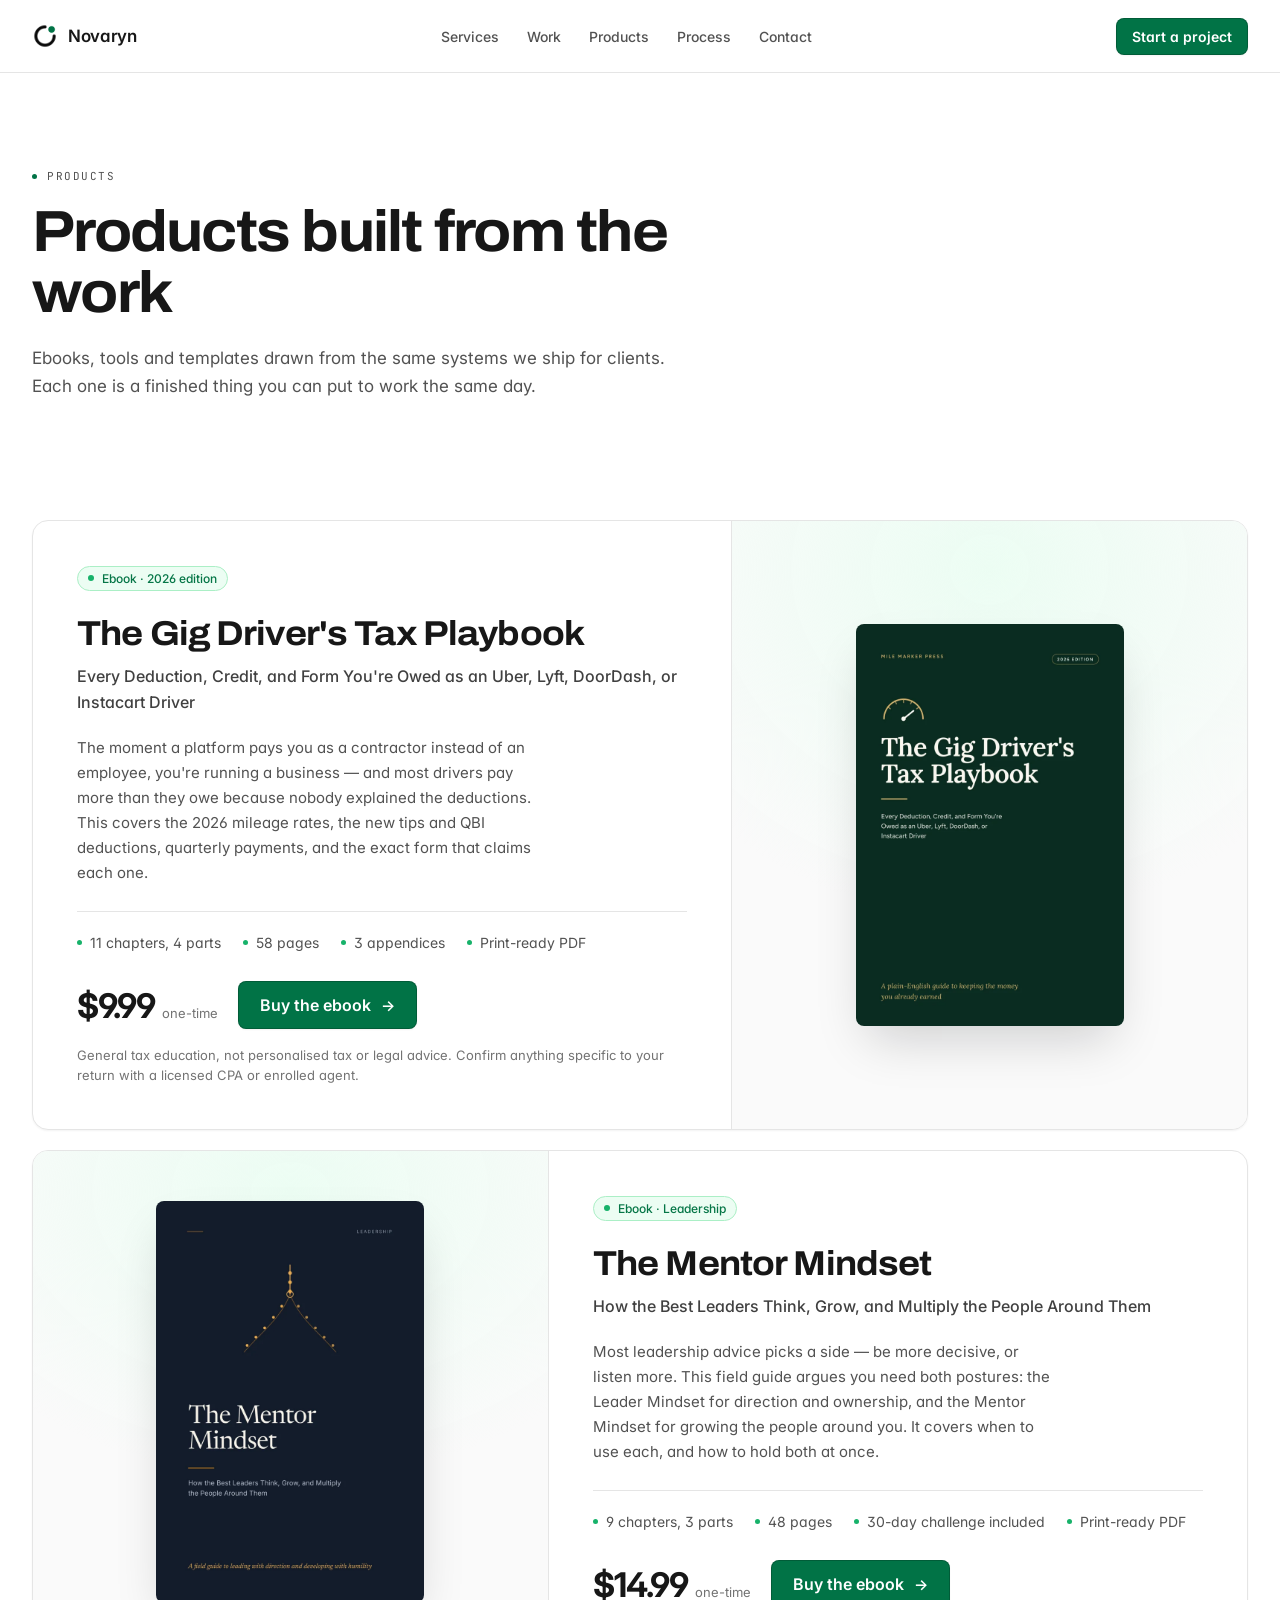
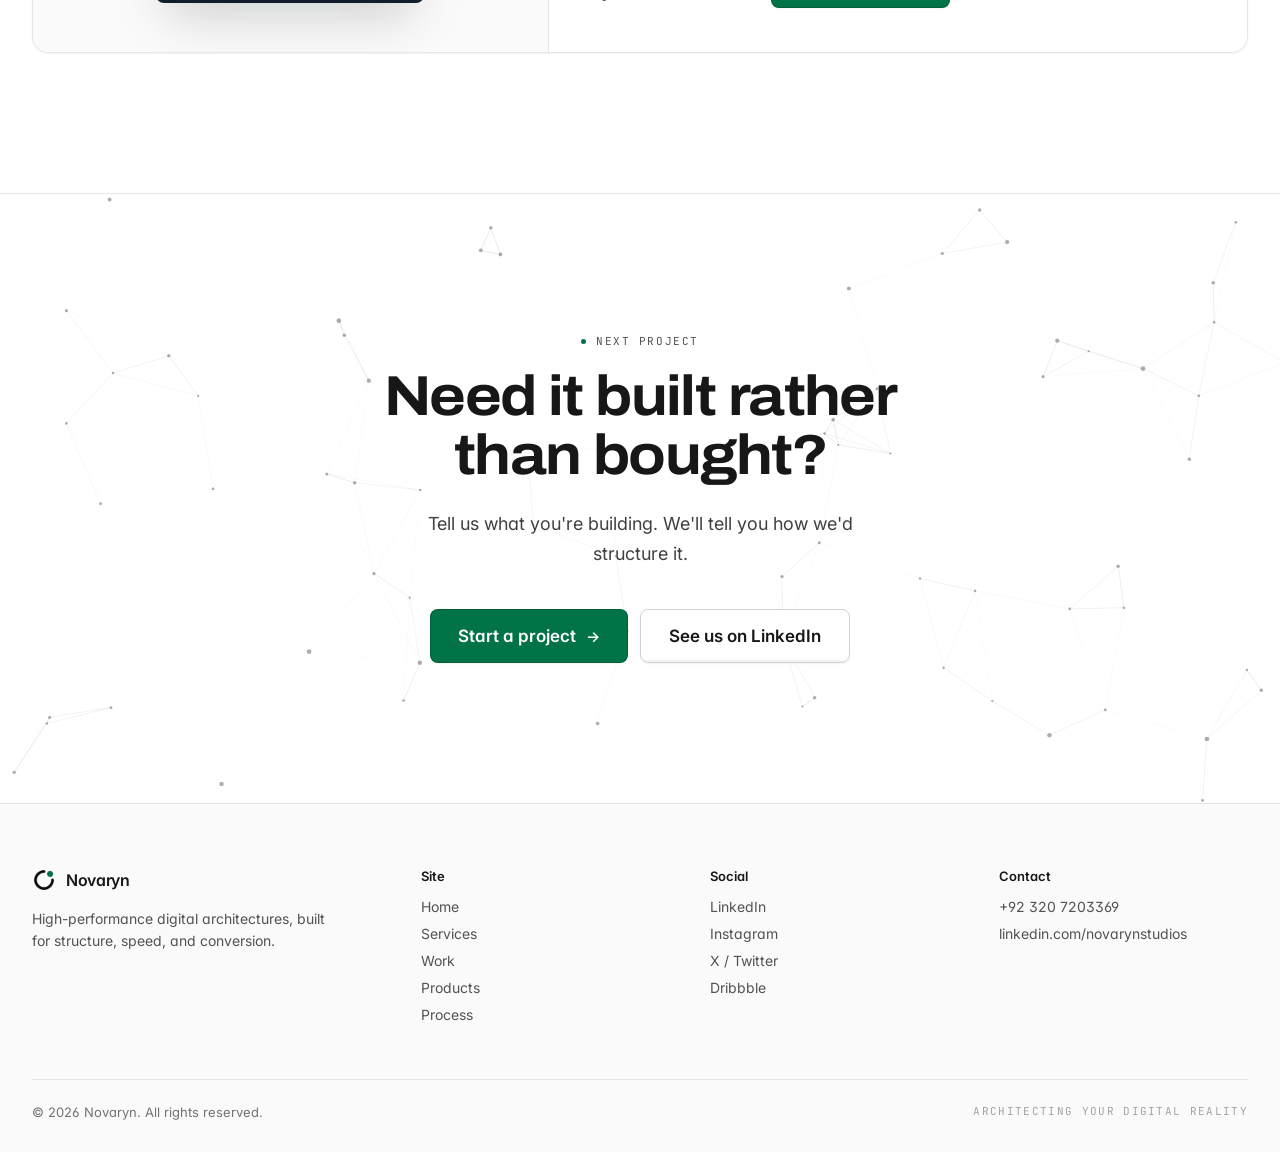
==== commit 14105408: "feat(products): add The Gig Driver's Tax Playbook at $9.99 - Second product on the products page, wi" ====
--- a/products.html
+++ b/products.html
@@ -10,7 +10,7 @@
   <link rel="preconnect" href="https://fonts.googleapis.com">
   <link rel="preconnect" href="https://fonts.gstatic.com" crossorigin>
   <link rel="stylesheet" href="https://fonts.googleapis.com/css2?family=Inter:wght@300;400;500;600;700;800&family=JetBrains+Mono:wght@400;500;700&family=Archivo:wdth,wght@75..125,400..800&display=swap">
-  <link rel="stylesheet" href="css/styles.css?v=4">
+  <link rel="stylesheet" href="css/styles.css?v=5">
 </head>
 <body>
 
@@ -59,27 +59,50 @@
     </div>
 
     <!-- ===== Catalogue =====
-         To publish a product, delete the .product-empty block below and drop a
-         copy of this card into .product-grid for each one. External checkout
-         links need target="_blank" rel="noopener"; internal ones don't.
-
-         <a class="product-card" href="#" data-reveal>
-           <div class="tag-live">
-             <span class="tag-live-dot" aria-hidden="true"></span>
-             <span>Ebook</span>
-           </div>
-           <h3>Product name</h3>
-           <p>One or two lines on what the reader walks away able to do.</p>
-           <div class="product-foot">
-             <span class="product-price">$29</span>
-             <span class="work-go" aria-hidden="true">&#8599;</span>
-           </div>
-         </a>
-    -->
+         Each product is a .product-feature block. Add .product-feature-alt to
+         every other one so the covers alternate sides down the page.
+         The buy link needs class="gumroad-button" and NO target="_blank" —
+         gumroad.js opens the checkout in a modal on this page. The widget
+         script is included once, at the end of the document. -->
     <section class="section">
       <div class="product-grid">
         <!-- Product cards go here. -->
       </div>
+
+      <article class="product-feature product-feature-alt" data-reveal>
+        <div class="product-feature-grid">
+          <div class="product-cover-plate">
+            <img class="product-cover" src="assets/gig-drivers-tax-playbook-cover.webp"
+                 alt="Cover of The Gig Driver's Tax Playbook" width="720" height="1080" loading="lazy">
+          </div>
+
+          <div class="product-detail">
+            <div class="tag-live">
+              <span class="tag-live-dot" aria-hidden="true"></span>
+              <span>Ebook &middot; 2026 edition</span>
+            </div>
+            <h2>The Gig Driver's Tax Playbook</h2>
+            <p class="product-sub">Every Deduction, Credit, and Form You're Owed as an Uber, Lyft, DoorDash, or Instacart Driver</p>
+            <p class="product-blurb">The moment a platform pays you as a contractor instead of an employee, you're running a business — and most drivers pay more than they owe because nobody explained the deductions. This covers the 2026 mileage rates, the new tips and QBI deductions, quarterly payments, and the exact form that claims each one.</p>
+
+            <div class="product-specs">
+              <span class="product-spec"><span class="product-spec-dot" aria-hidden="true"></span>11 chapters, 4 parts</span>
+              <span class="product-spec"><span class="product-spec-dot" aria-hidden="true"></span>58 pages</span>
+              <span class="product-spec"><span class="product-spec-dot" aria-hidden="true"></span>3 appendices</span>
+              <span class="product-spec"><span class="product-spec-dot" aria-hidden="true"></span>Print-ready PDF</span>
+            </div>
+
+            <div class="product-buy">
+              <span class="product-buy-price">$9.99<span class="product-buy-note">one-time</span></span>
+              <a class="btn btn-primary btn-lg gumroad-button"
+                 href="https://novarynn.gumroad.com/l/TheGigDriversTaxPlaybook"
+                 data-gumroad-single-product="true"
+                 data-magnet="5">Buy the ebook<span class="btn-glyph" aria-hidden="true">&rarr;</span></a>
+            </div>
+            <p class="product-note">General tax education, not personalised tax or legal advice. Confirm anything specific to your return with a licensed CPA or enrolled agent.</p>
+          </div>
+        </div>
+      </article>
 
       <article class="product-feature" data-reveal>
         <div class="product-feature-grid">
@@ -183,7 +206,7 @@
     </div>
   </footer>
 
-  <script src="js/main.js?v=4"></script>
+  <script src="js/main.js?v=5"></script>
   <!-- Gumroad widget — include once, however many buy buttons the page grows. -->
   <script src="https://gumroad.com/js/gumroad.js"></script>
 </body>
--- a/css/styles.css
+++ b/css/styles.css
@@ -1376,6 +1376,24 @@
 
 .btn.gumroad-button:hover { background: var(--bg-brand-solid-hover) !important; }
 
+/* Every second feature mirrors — cover on the right — so a stacked list
+   alternates sides instead of marching down one edge. */
+.product-feature-alt .product-feature-grid { grid-template-columns: 1.15fr 0.85fr; }
+
+.product-feature-alt .product-cover-plate {
+  order: 2;
+  border-right: 0;
+  border-left: 1px solid var(--border-secondary);
+}
+
+/* Regulatory note under a product that needs one (e.g. the tax guide). */
+.product-note {
+  margin-top: 16px;
+  font-size: 13px;
+  line-height: 20px;
+  color: var(--text-quaternary);
+}
+
 /* Shown while nothing is published — replace with .product-card items. */
 .product-empty {
   display: grid;
@@ -1665,6 +1683,13 @@
     border-bottom: 1px solid var(--border-secondary);
   }
   .product-detail { padding: 32px; }
+  /* Stacked, every feature leads with its cover — drop the mirroring. */
+  .product-feature-alt .product-feature-grid { grid-template-columns: 1fr; }
+  .product-feature-alt .product-cover-plate {
+    order: 0;
+    border-left: 0;
+    border-bottom: 1px solid var(--border-secondary);
+  }
   .page-head { padding-top: 56px; }
 
   /* Stacked: the divider between copy and canvas turns horizontal. Clearing the
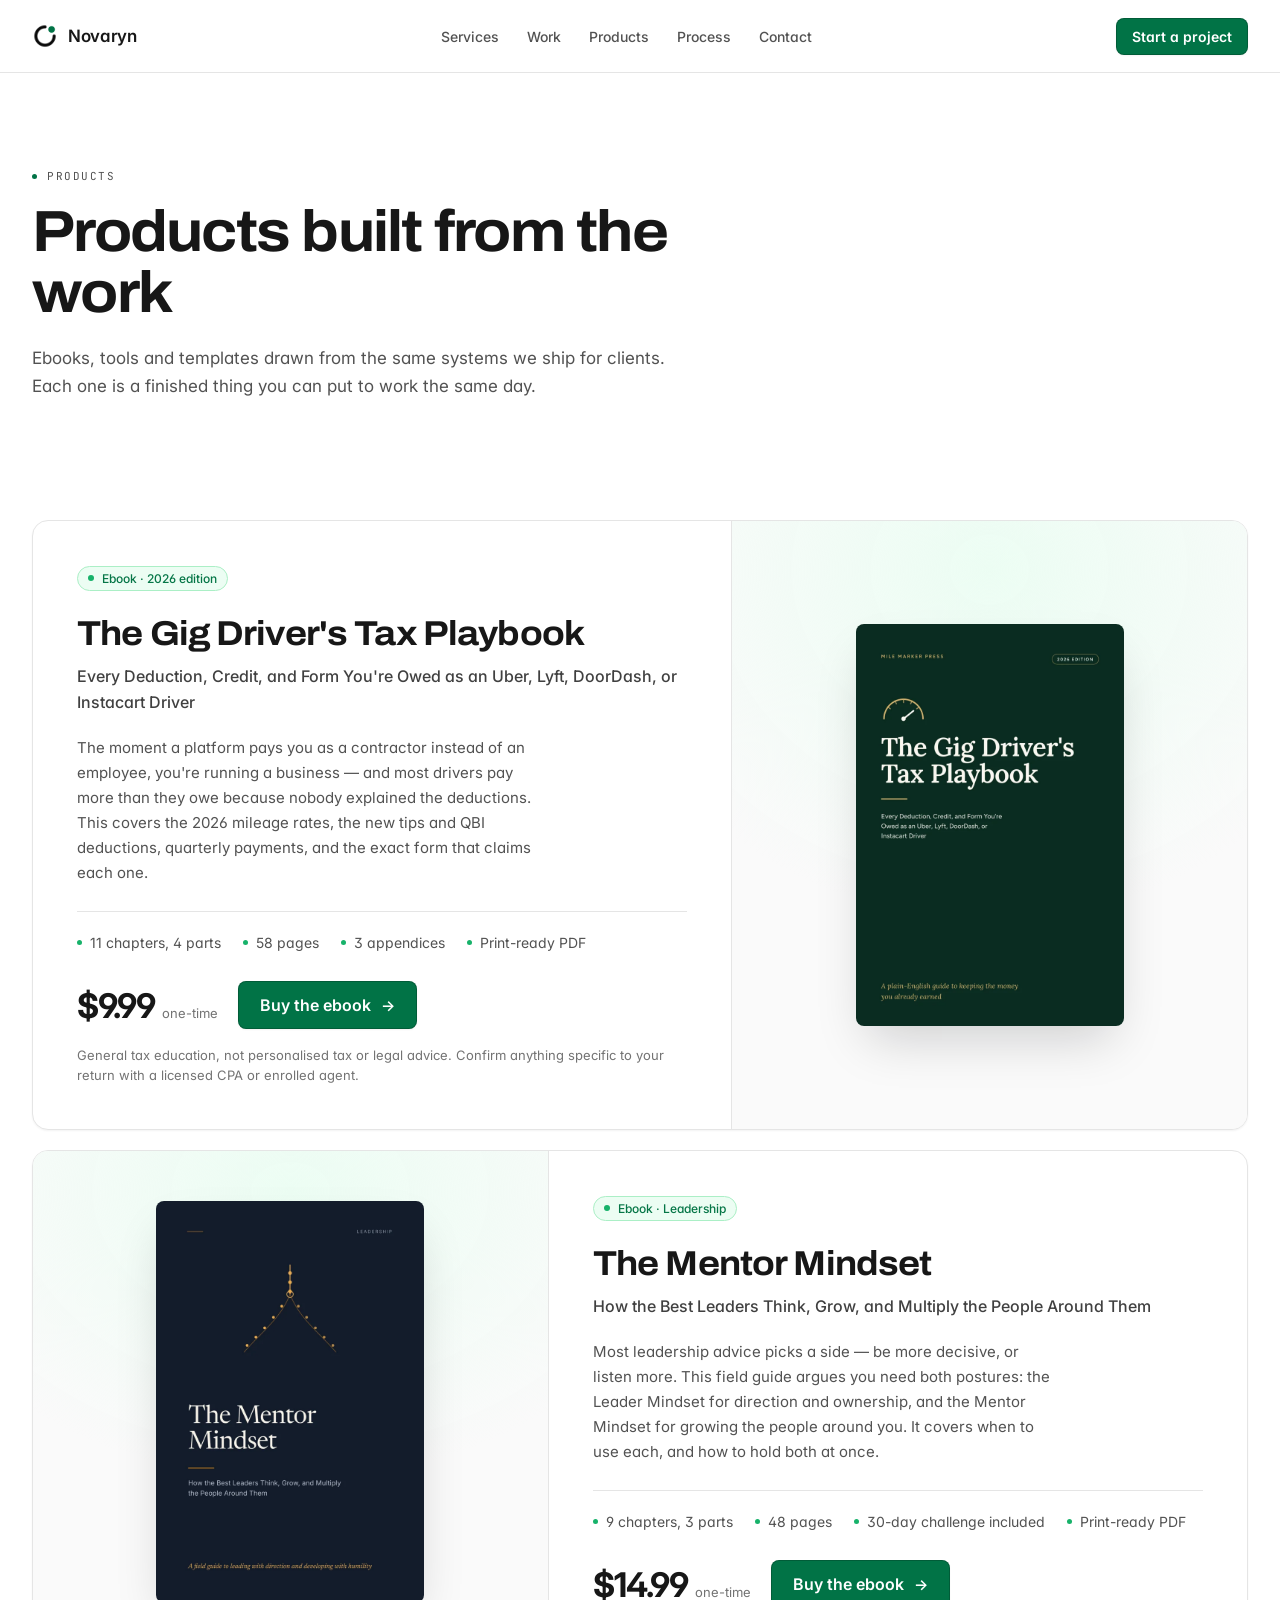
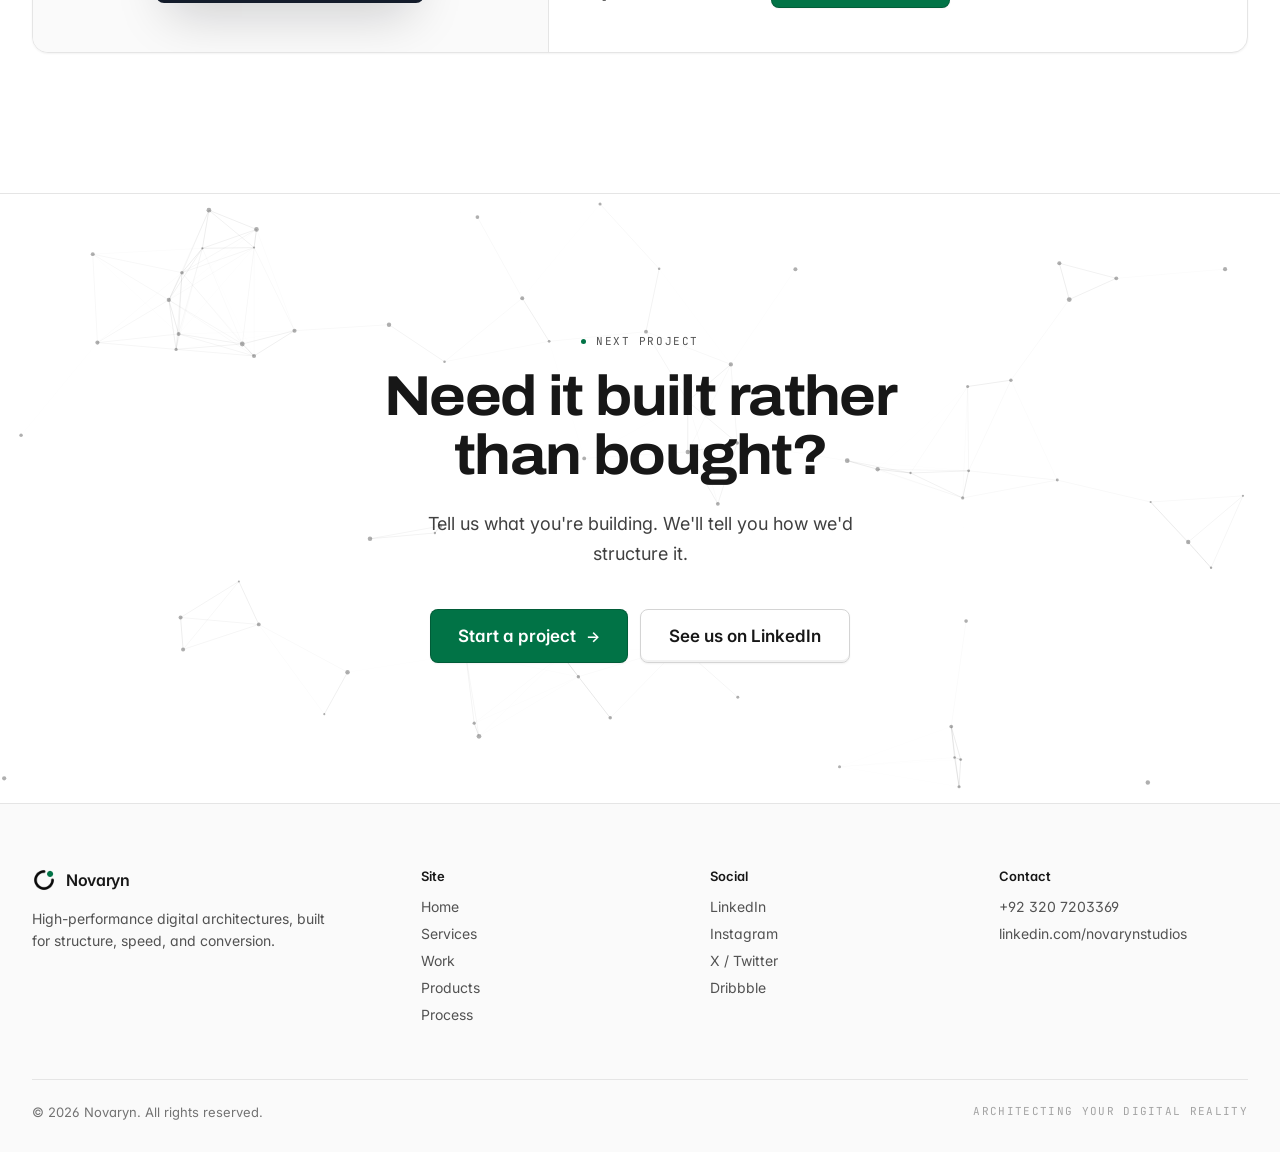
==== commit afb2e478: "fix(meta): add Open Graph and Twitter Card tags so shared links preview Shared links showed a title " ====
--- a/products.html
+++ b/products.html
@@ -6,6 +6,24 @@
   <title>Products — Novaryn</title>
   <meta name="description" content="The Mentor Mindset — a field guide to leading with direction and developing with humility. Ebooks and tools from Novaryn.">
   <meta name="theme-color" content="#ffffff">
+
+  <!-- Link previews (Slack, WhatsApp, LinkedIn, X, iMessage). Scrapers do not
+       run JS and many reject relative paths, so every URL here is absolute. -->
+  <link rel="canonical" href="https://novaryn.art/products.html">
+  <meta property="og:type" content="website">
+  <meta property="og:site_name" content="Novaryn">
+  <meta property="og:url" content="https://novaryn.art/products.html">
+  <meta property="og:title" content="Products — Novaryn">
+  <meta property="og:description" content="Ebooks, tools and templates drawn from the same systems we ship for clients. Each one is a finished thing you can put to work the same day.">
+  <meta property="og:image" content="https://novaryn.art/assets/novaryn-og.png">
+  <meta property="og:image:type" content="image/png">
+  <meta property="og:image:width" content="1200">
+  <meta property="og:image:height" content="630">
+  <meta property="og:image:alt" content="Novaryn — architecting your digital reality. High-performance websites and systems built for structure, speed, and conversion.">
+  <meta name="twitter:card" content="summary_large_image">
+  <meta name="twitter:title" content="Products — Novaryn">
+  <meta name="twitter:description" content="Ebooks, tools and templates drawn from the same systems we ship for clients. Each one is a finished thing you can put to work the same day.">
+  <meta name="twitter:image" content="https://novaryn.art/assets/novaryn-og.png">
   <link rel="icon" type="image/png" sizes="512x512" href="assets/novaryn-favicon-512.png">
   <link rel="preconnect" href="https://fonts.googleapis.com">
   <link rel="preconnect" href="https://fonts.gstatic.com" crossorigin>
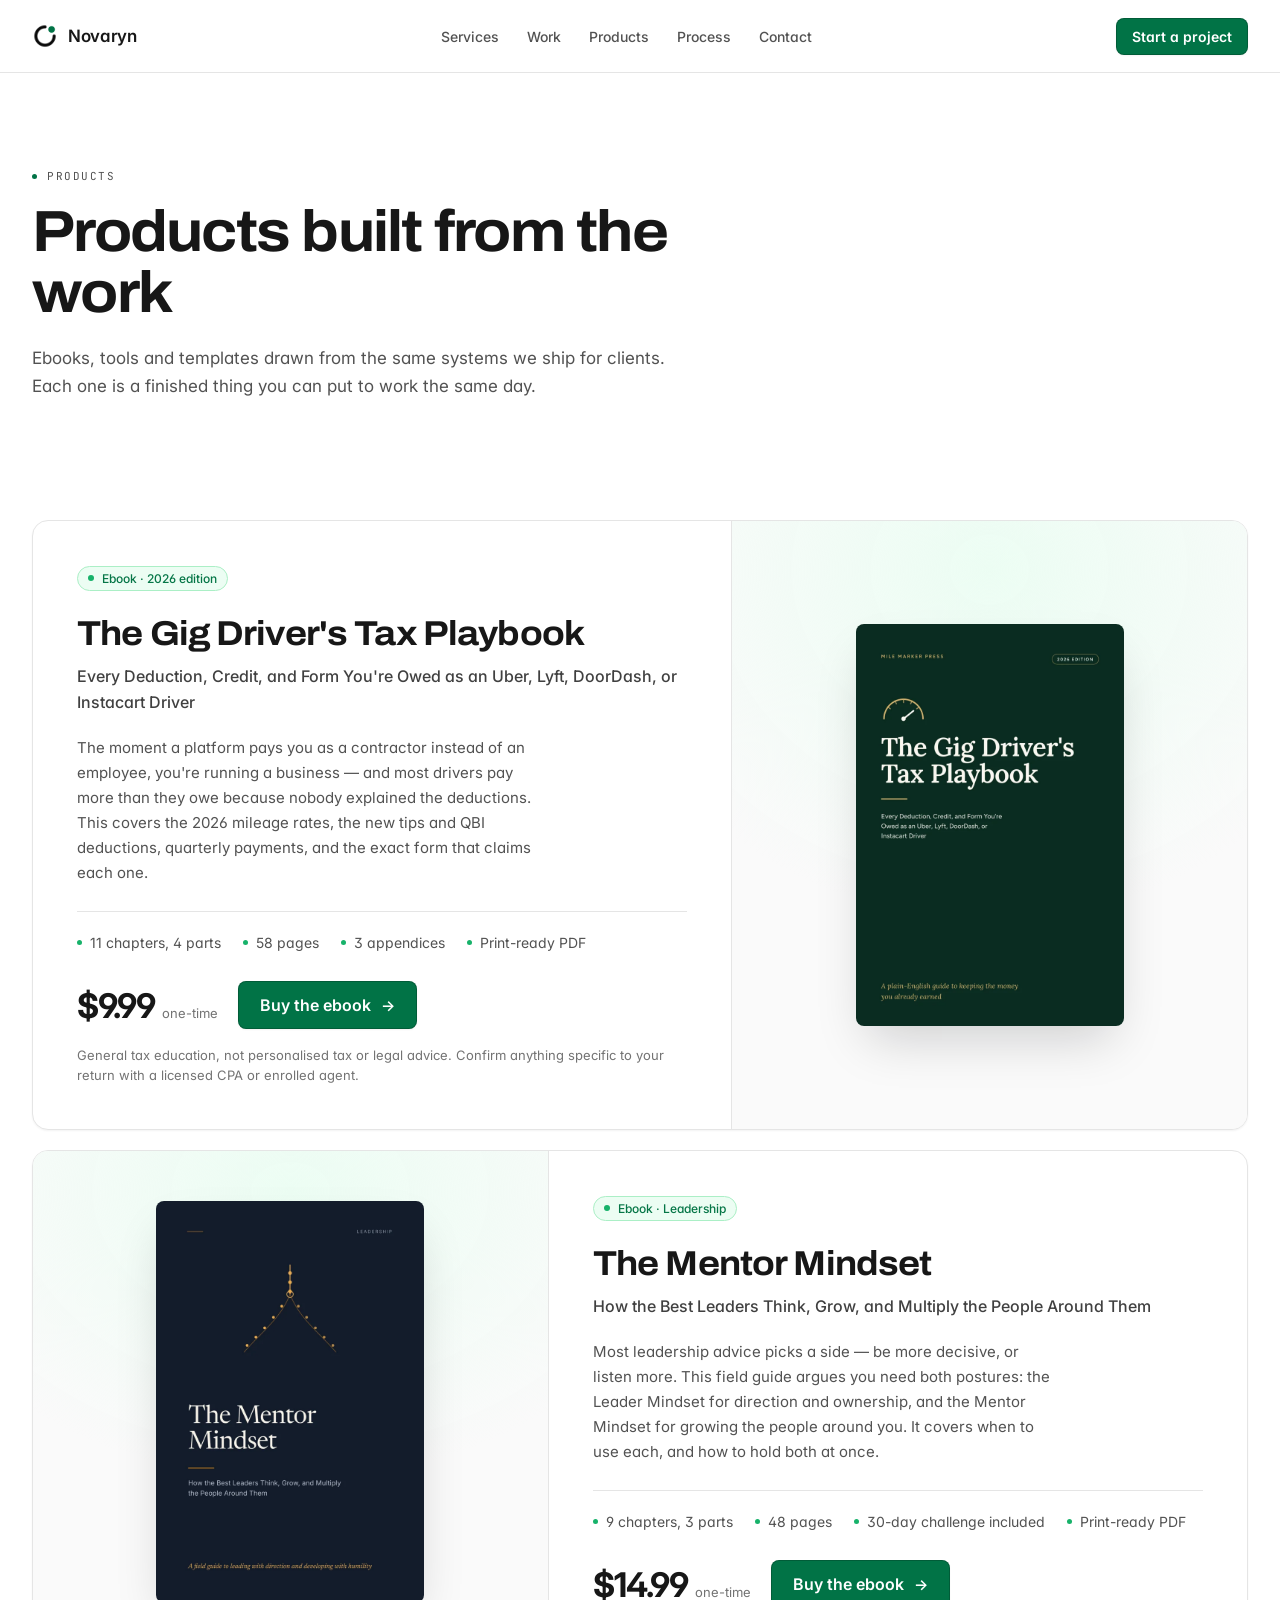
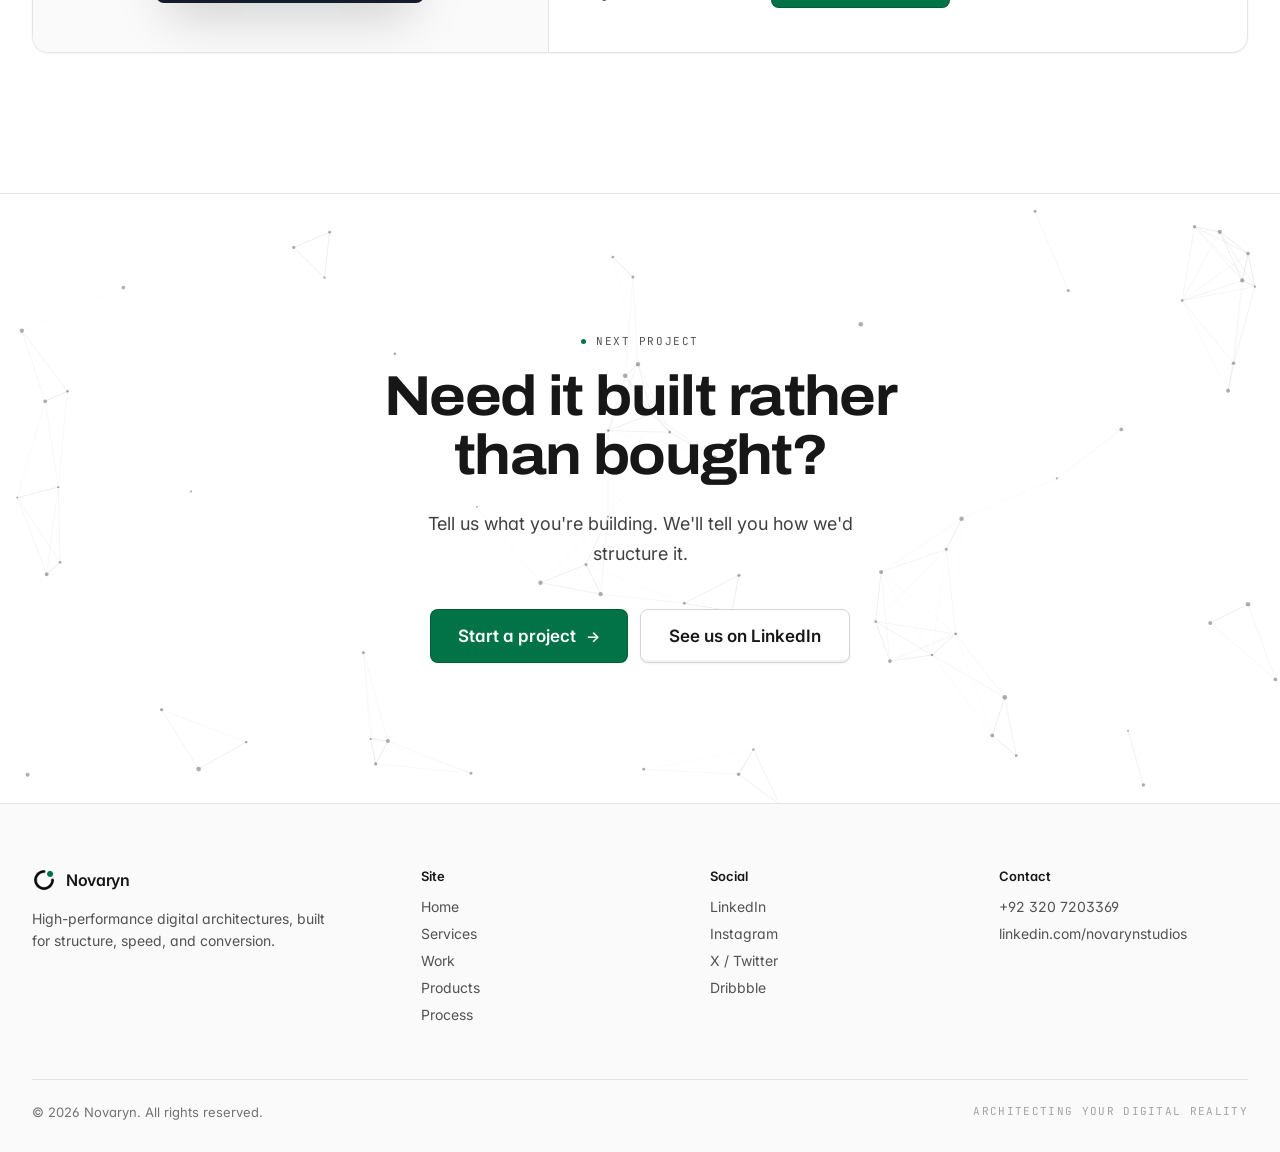
==== commit c057ef91: "feat(meta): give the products page its own link preview Sharing /products.html unfurled with the stu" ====
--- a/products.html
+++ b/products.html
@@ -15,15 +15,15 @@
   <meta property="og:url" content="https://novaryn.art/products.html">
   <meta property="og:title" content="Products — Novaryn">
   <meta property="og:description" content="Ebooks, tools and templates drawn from the same systems we ship for clients. Each one is a finished thing you can put to work the same day.">
-  <meta property="og:image" content="https://novaryn.art/assets/novaryn-og.png">
+  <meta property="og:image" content="https://novaryn.art/assets/novaryn-products-og.png">
   <meta property="og:image:type" content="image/png">
   <meta property="og:image:width" content="1200">
   <meta property="og:image:height" content="630">
-  <meta property="og:image:alt" content="Novaryn — architecting your digital reality. High-performance websites and systems built for structure, speed, and conversion.">
+  <meta property="og:image:alt" content="Novaryn products — The Mentor Mindset and The Gig Driver's Tax Playbook ebook covers.">
   <meta name="twitter:card" content="summary_large_image">
   <meta name="twitter:title" content="Products — Novaryn">
   <meta name="twitter:description" content="Ebooks, tools and templates drawn from the same systems we ship for clients. Each one is a finished thing you can put to work the same day.">
-  <meta name="twitter:image" content="https://novaryn.art/assets/novaryn-og.png">
+  <meta name="twitter:image" content="https://novaryn.art/assets/novaryn-products-og.png">
   <link rel="icon" type="image/png" sizes="512x512" href="assets/novaryn-favicon-512.png">
   <link rel="preconnect" href="https://fonts.googleapis.com">
   <link rel="preconnect" href="https://fonts.gstatic.com" crossorigin>
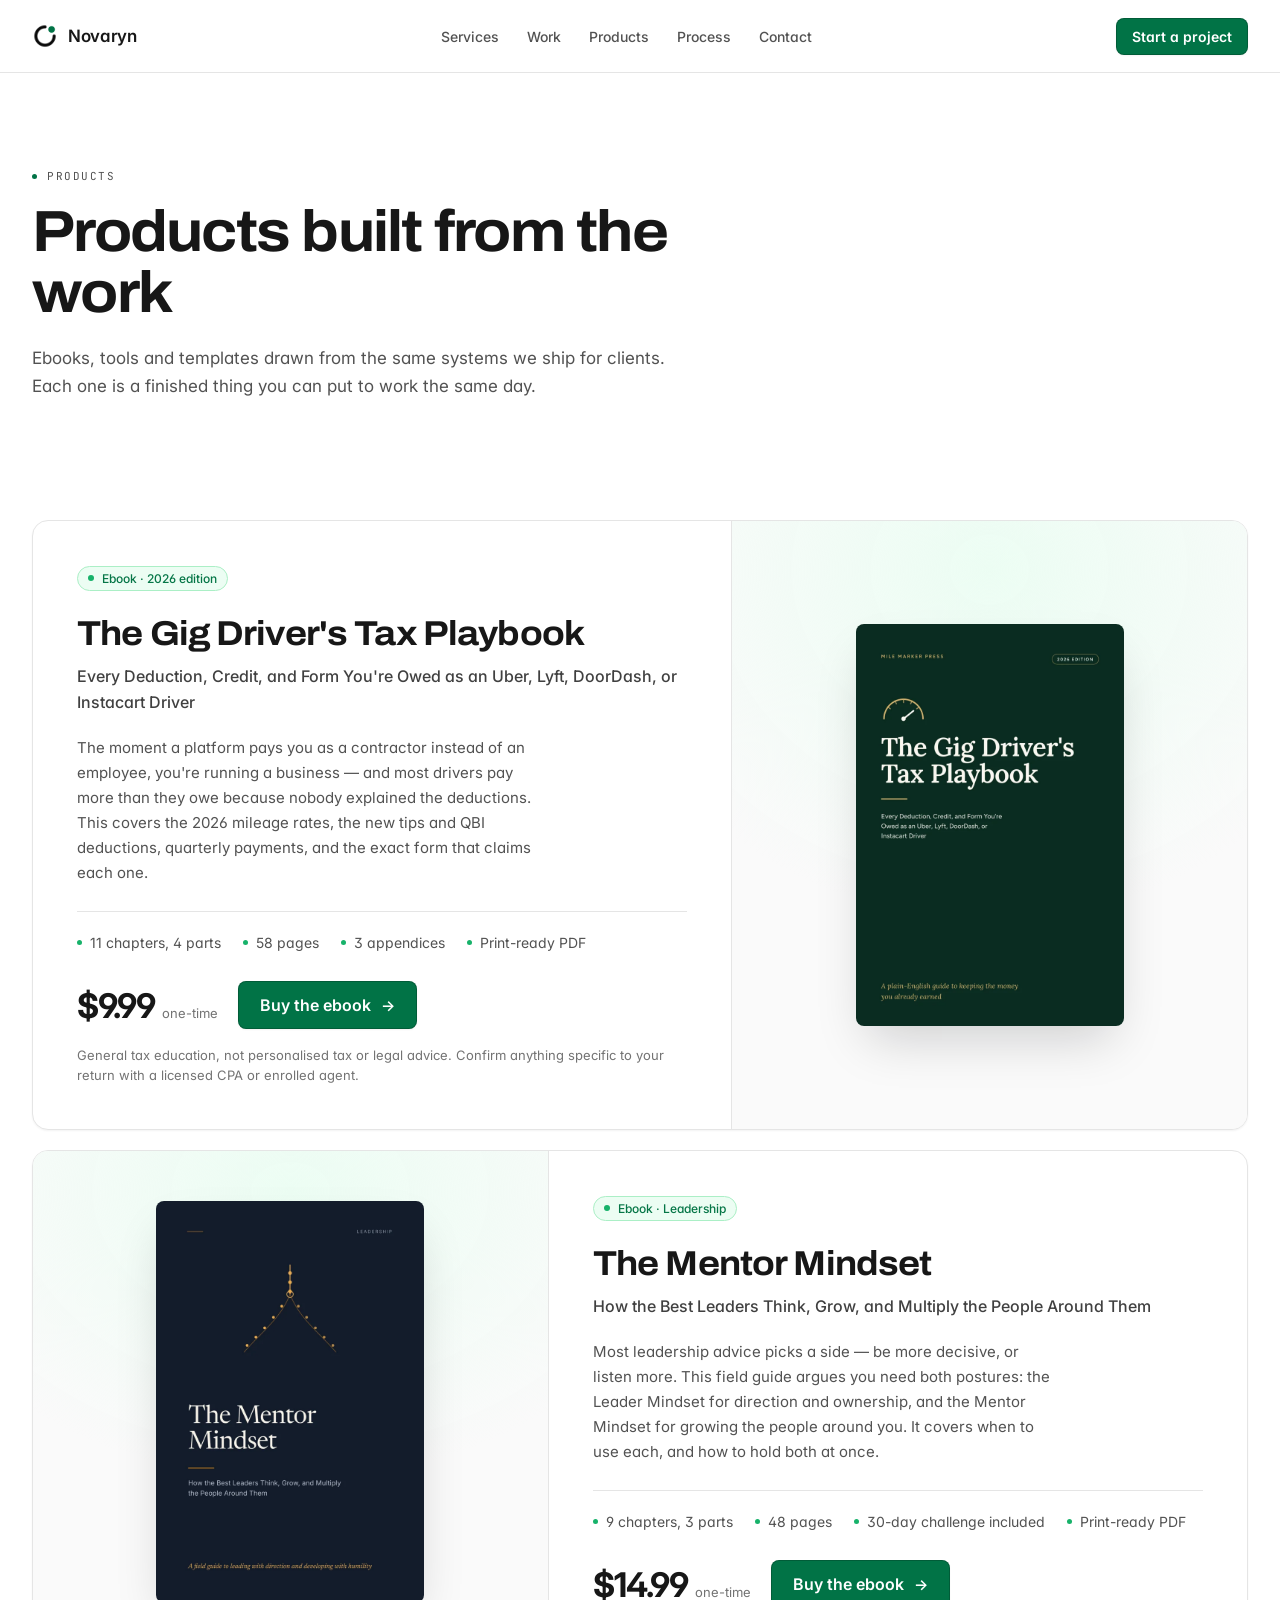
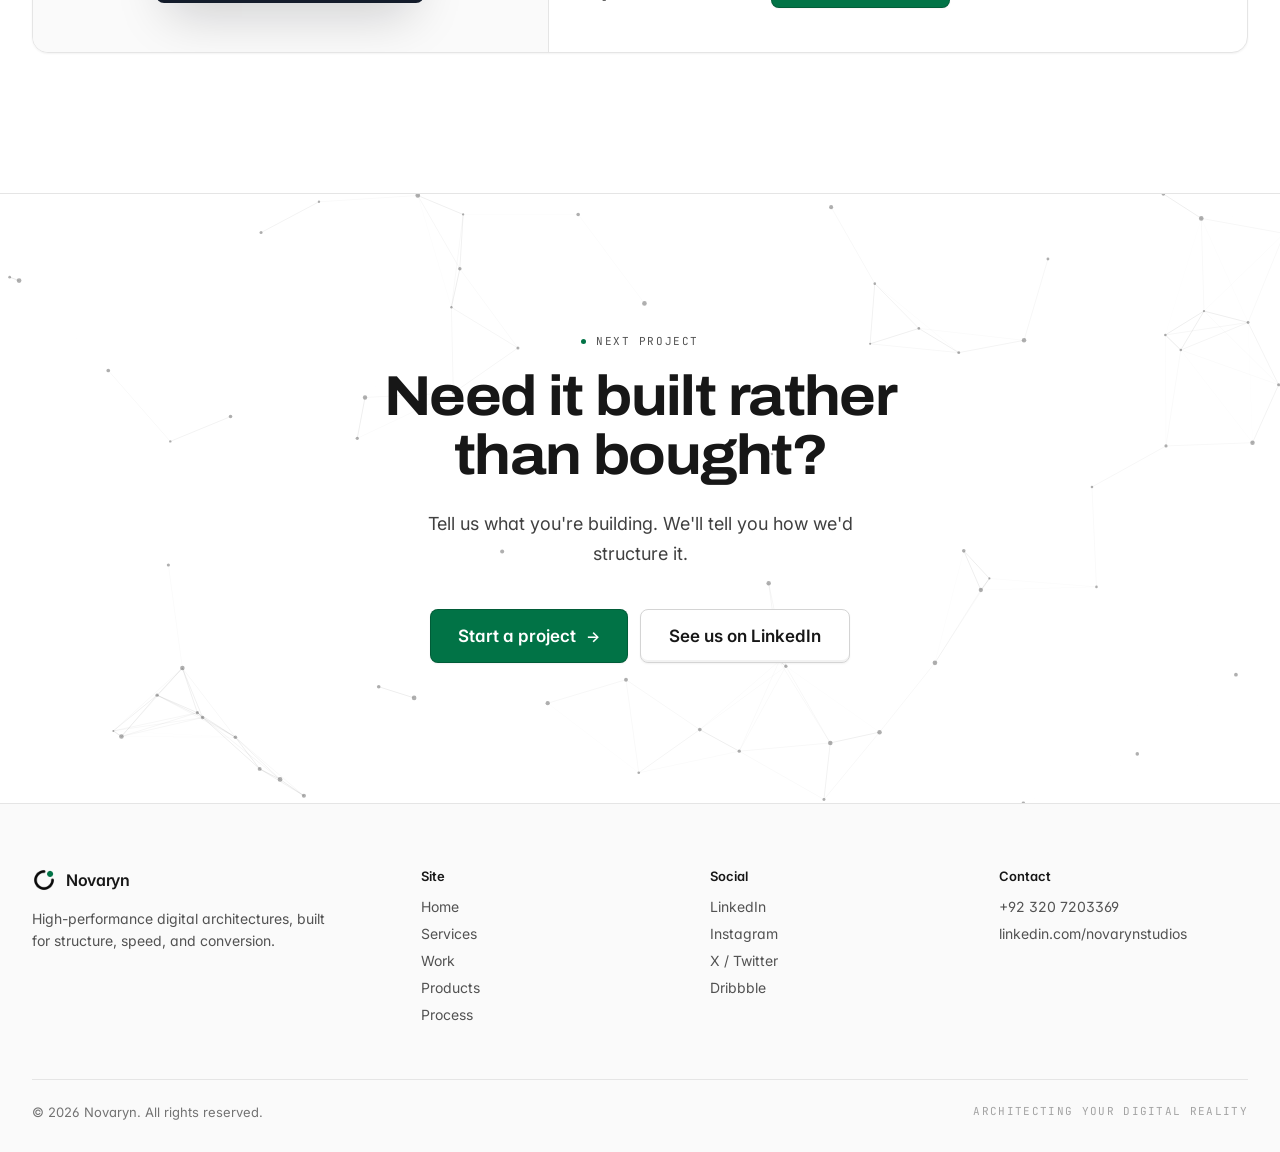
==== commit 59843566: "style(layout): widen the content shell from 1280px to 1440px On a 1890px display the 1280px shell us" ====
--- a/products.html
+++ b/products.html
@@ -28,7 +28,7 @@
   <link rel="preconnect" href="https://fonts.googleapis.com">
   <link rel="preconnect" href="https://fonts.gstatic.com" crossorigin>
   <link rel="stylesheet" href="https://fonts.googleapis.com/css2?family=Inter:wght@300;400;500;600;700;800&family=JetBrains+Mono:wght@400;500;700&family=Archivo:wdth,wght@75..125,400..800&display=swap">
-  <link rel="stylesheet" href="css/styles.css?v=5">
+  <link rel="stylesheet" href="css/styles.css?v=6">
 </head>
 <body>
 
@@ -224,7 +224,7 @@
     </div>
   </footer>
 
-  <script src="js/main.js?v=5"></script>
+  <script src="js/main.js?v=6"></script>
   <!-- Gumroad widget — include once, however many buy buttons the page grows. -->
   <script src="https://gumroad.com/js/gumroad.js"></script>
 </body>
--- a/css/styles.css
+++ b/css/styles.css
@@ -79,7 +79,7 @@
   --font-mono:    "JetBrains Mono", ui-monospace, Menlo, monospace;
 
   /* ---- Layout ---- */
-  --container: 1280px;
+  --container: 1440px;   /* content shell; backgrounds stay full-bleed */
   --gutter: 32px;
 
   --ease: cubic-bezier(.4, 0, .2, 1);
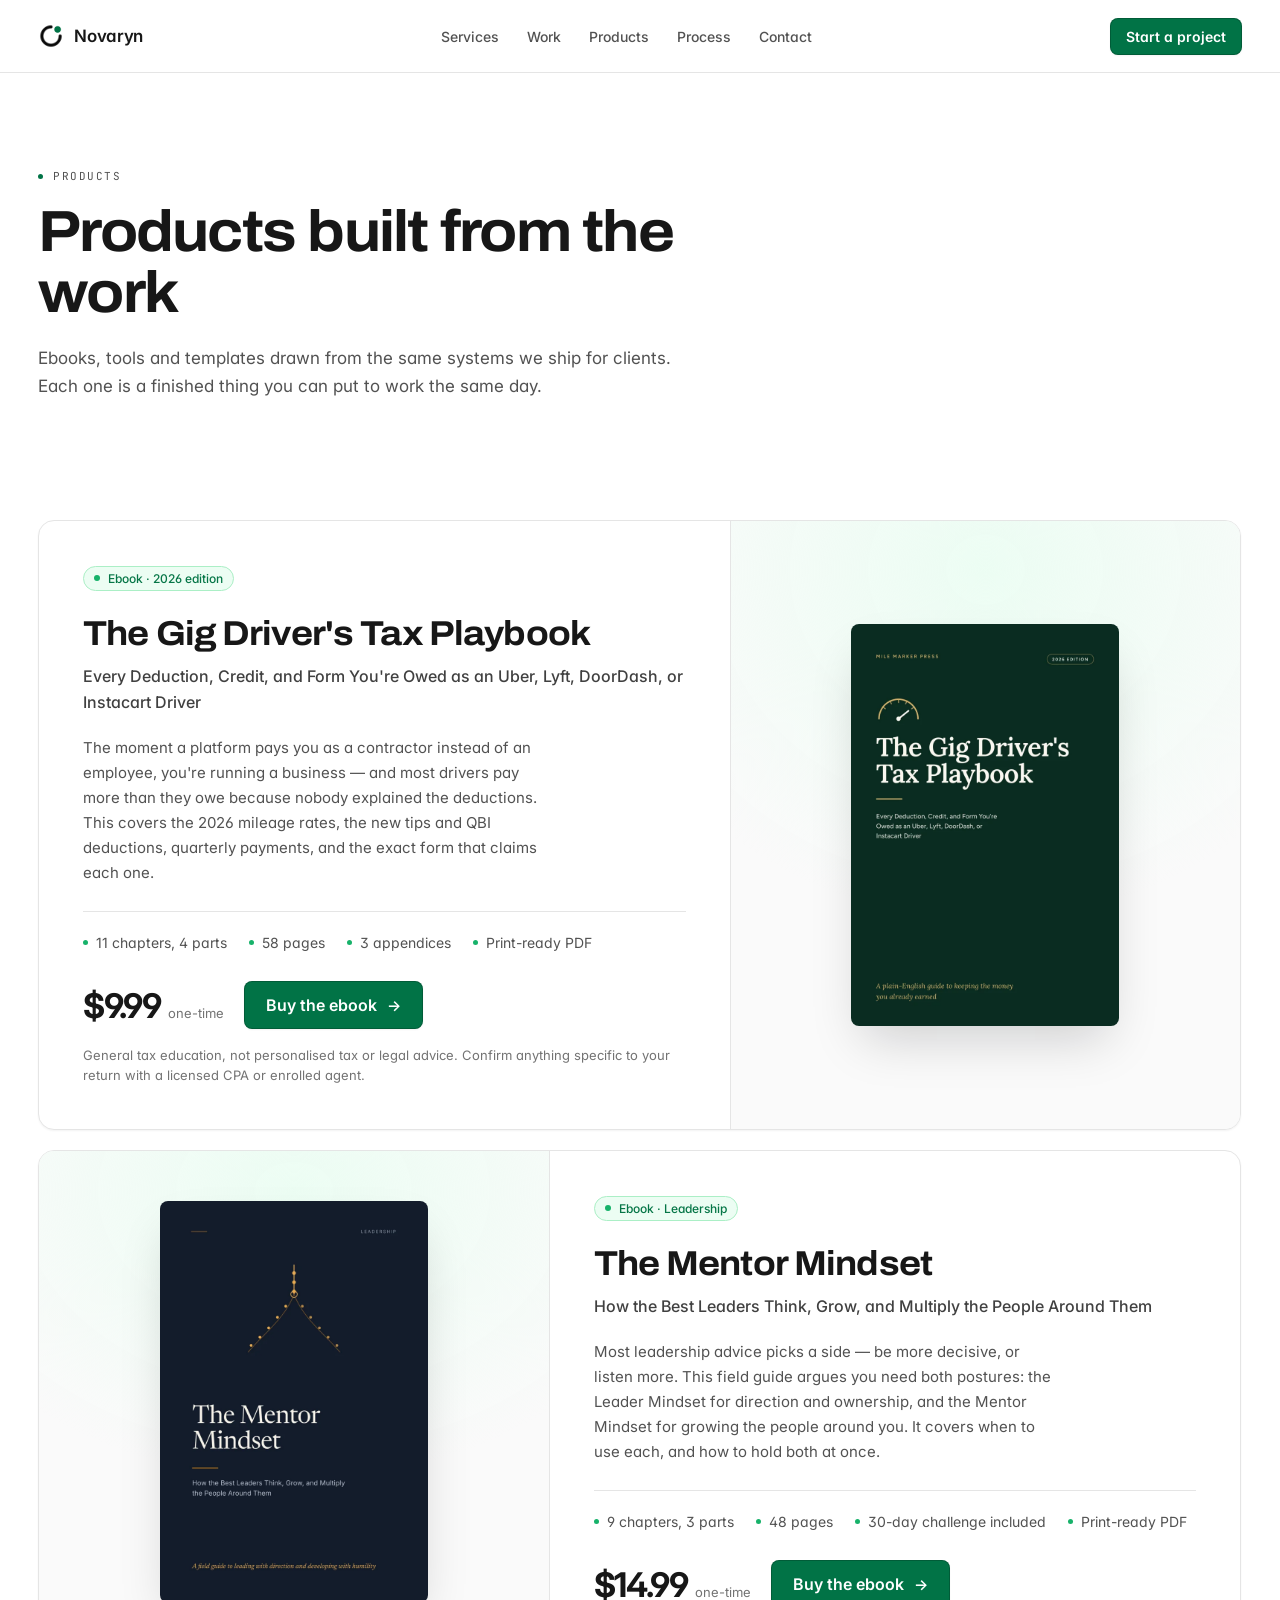
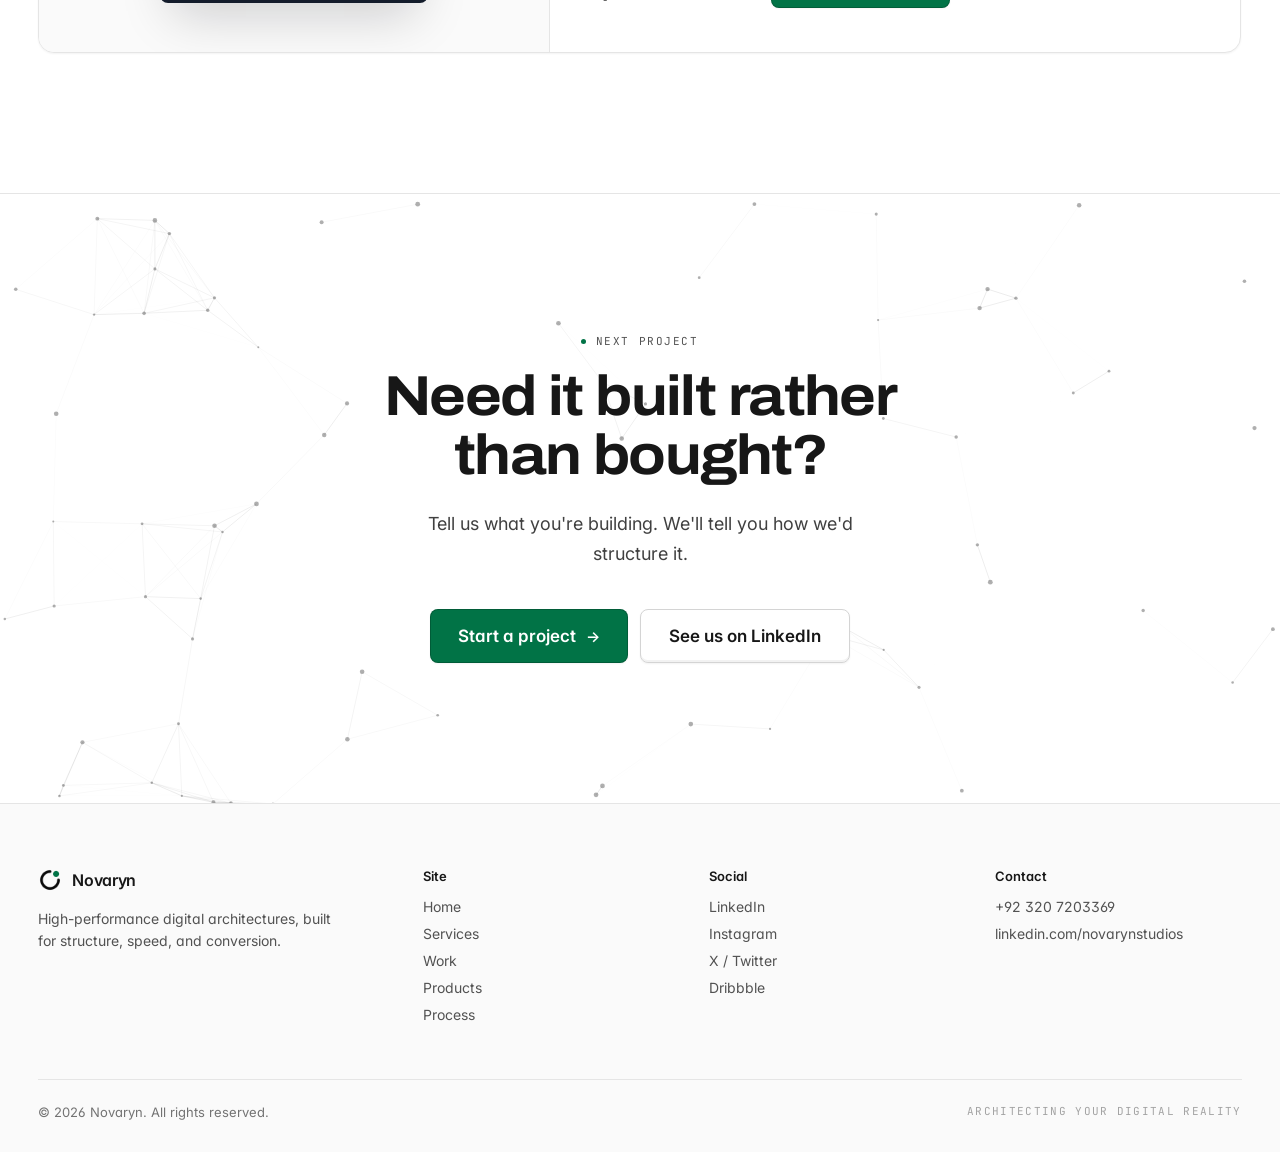
==== commit 1f855d41: "style(layout): make the layout fluid so it actually fills wide screens The 1280 -> 1440px bump in #1" ====
--- a/products.html
+++ b/products.html
@@ -28,7 +28,7 @@
   <link rel="preconnect" href="https://fonts.googleapis.com">
   <link rel="preconnect" href="https://fonts.gstatic.com" crossorigin>
   <link rel="stylesheet" href="https://fonts.googleapis.com/css2?family=Inter:wght@300;400;500;600;700;800&family=JetBrains+Mono:wght@400;500;700&family=Archivo:wdth,wght@75..125,400..800&display=swap">
-  <link rel="stylesheet" href="css/styles.css?v=6">
+  <link rel="stylesheet" href="css/styles.css?v=7">
 </head>
 <body>
 
@@ -224,7 +224,7 @@
     </div>
   </footer>
 
-  <script src="js/main.js?v=6"></script>
+  <script src="js/main.js?v=7"></script>
   <!-- Gumroad widget — include once, however many buy buttons the page grows. -->
   <script src="https://gumroad.com/js/gumroad.js"></script>
 </body>
--- a/css/styles.css
+++ b/css/styles.css
@@ -79,8 +79,10 @@
   --font-mono:    "JetBrains Mono", ui-monospace, Menlo, monospace;
 
   /* ---- Layout ---- */
-  --container: 1440px;   /* content shell; backgrounds stay full-bleed */
-  --gutter: 32px;
+  /* Fluid shell: fills the screen, capped only on ultra-wide displays so
+     very large monitors don't stretch the layout. Prose has its own caps. */
+  --container: 2200px;
+  --gutter: clamp(32px, 3vw, 80px);  /* 20px on mobile, set in the breakpoint */
 
   --ease: cubic-bezier(.4, 0, .2, 1);
 }
@@ -443,7 +445,7 @@
 .hero-title {
   font-family: var(--font-display);
   font-variation-settings: "wdth" 100;
-  font-size: clamp(40px, 5.2vw, 78px);
+  font-size: clamp(40px, 5.2vw, 100px);
   line-height: .9;
   letter-spacing: -.026em;
   font-weight: 800;
@@ -487,7 +489,7 @@
   position: relative;
   justify-self: center;
   width: 100%;
-  max-width: 460px;
+  max-width: clamp(460px, 30vw, 620px);
   aspect-ratio: 1 / 1;
 }
 
@@ -718,6 +720,7 @@
 }
 
 .service-card p {
+  max-width: 62ch;   /* keep lines readable when the grid widens */
   font-size: 15px;
   line-height: 24px;
   color: var(--text-tertiary);
@@ -951,6 +954,7 @@
 }
 
 .work-mini > p {
+  max-width: 62ch;
   margin-bottom: 28px;
   font-size: 15px;
   line-height: 24px;
